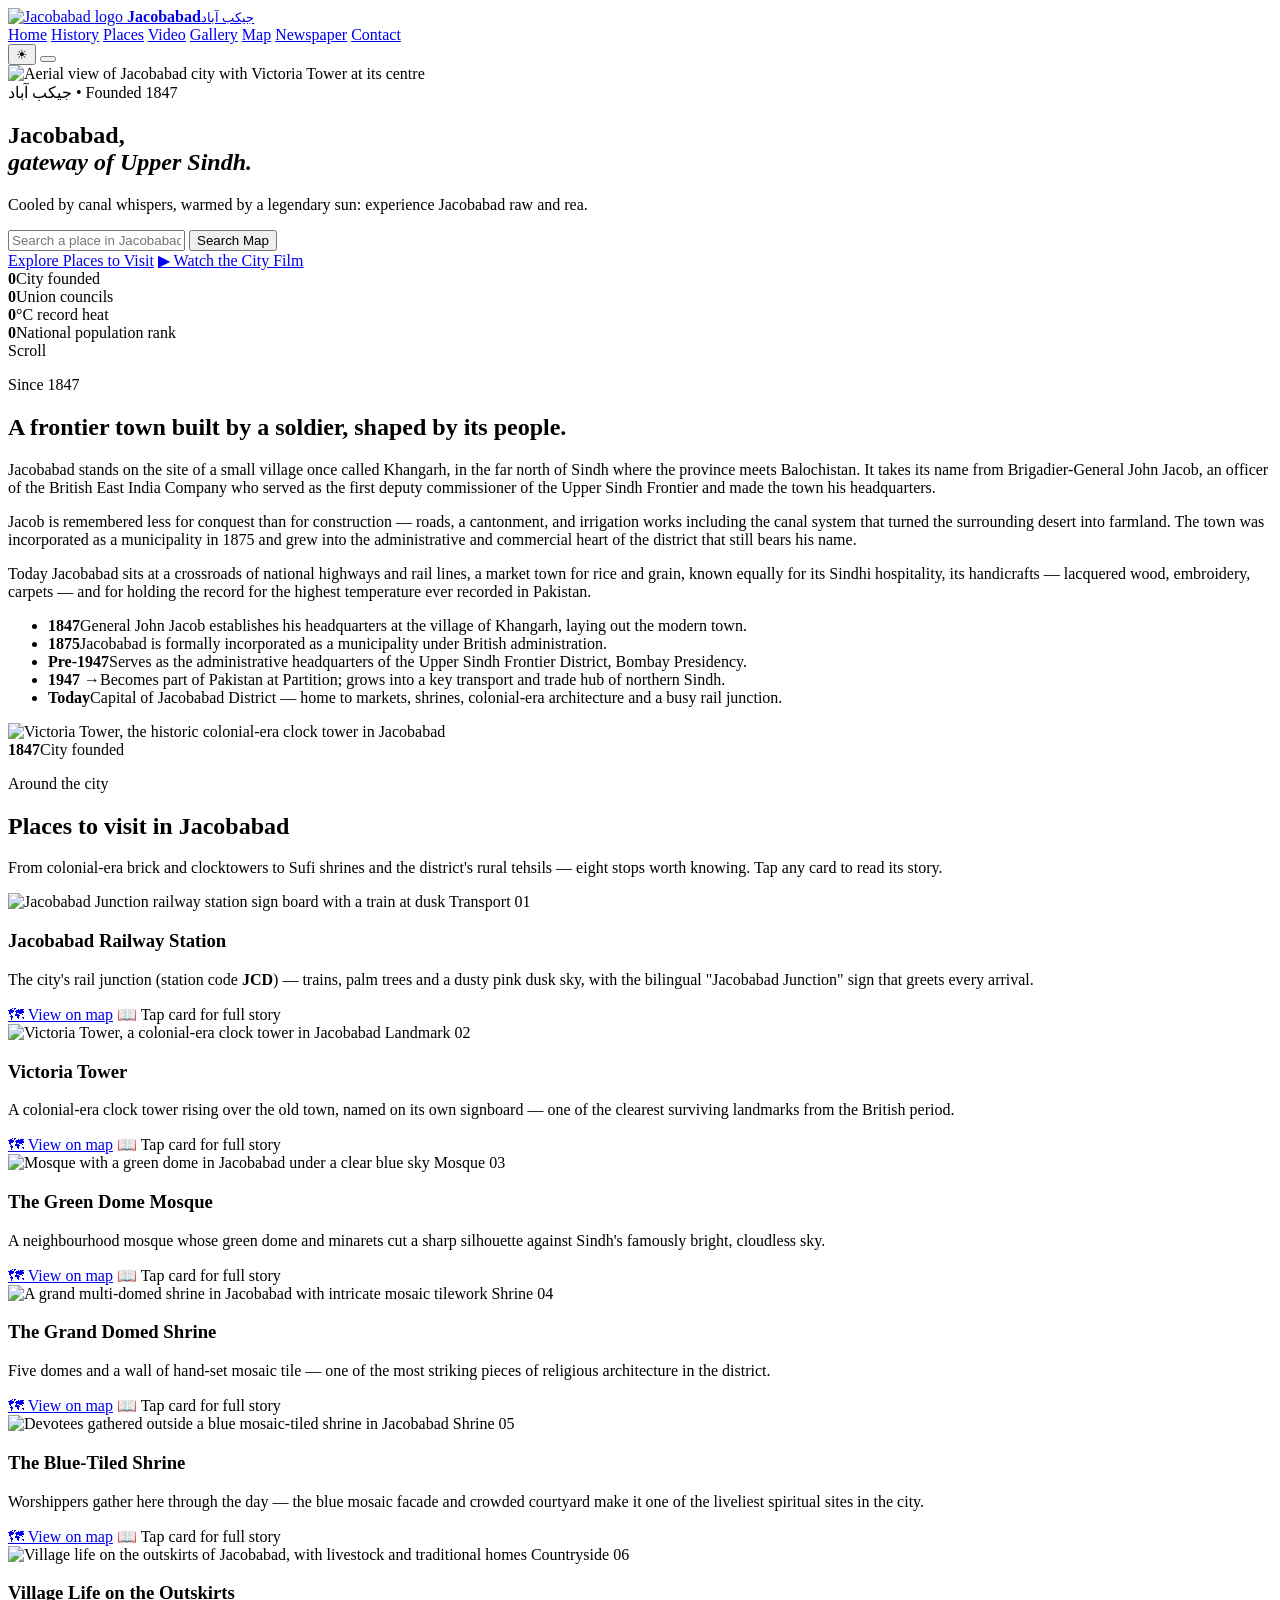
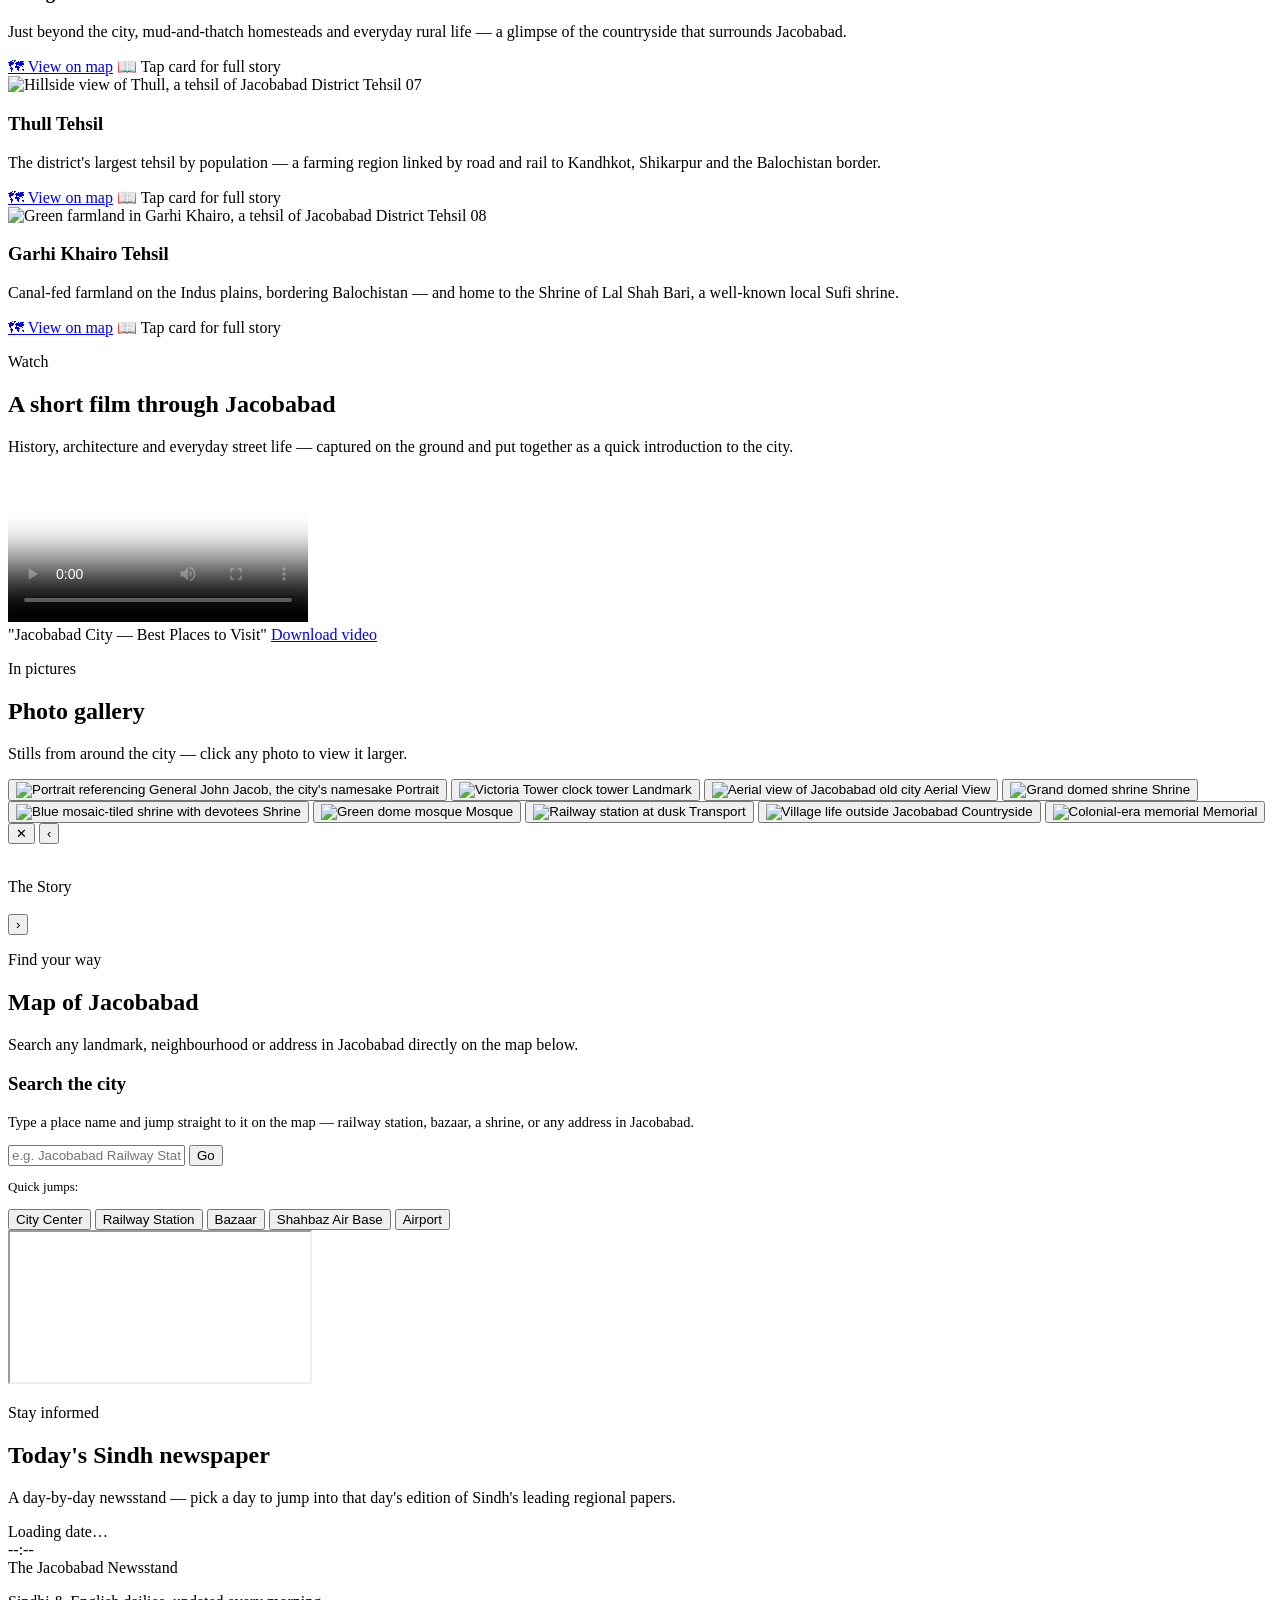
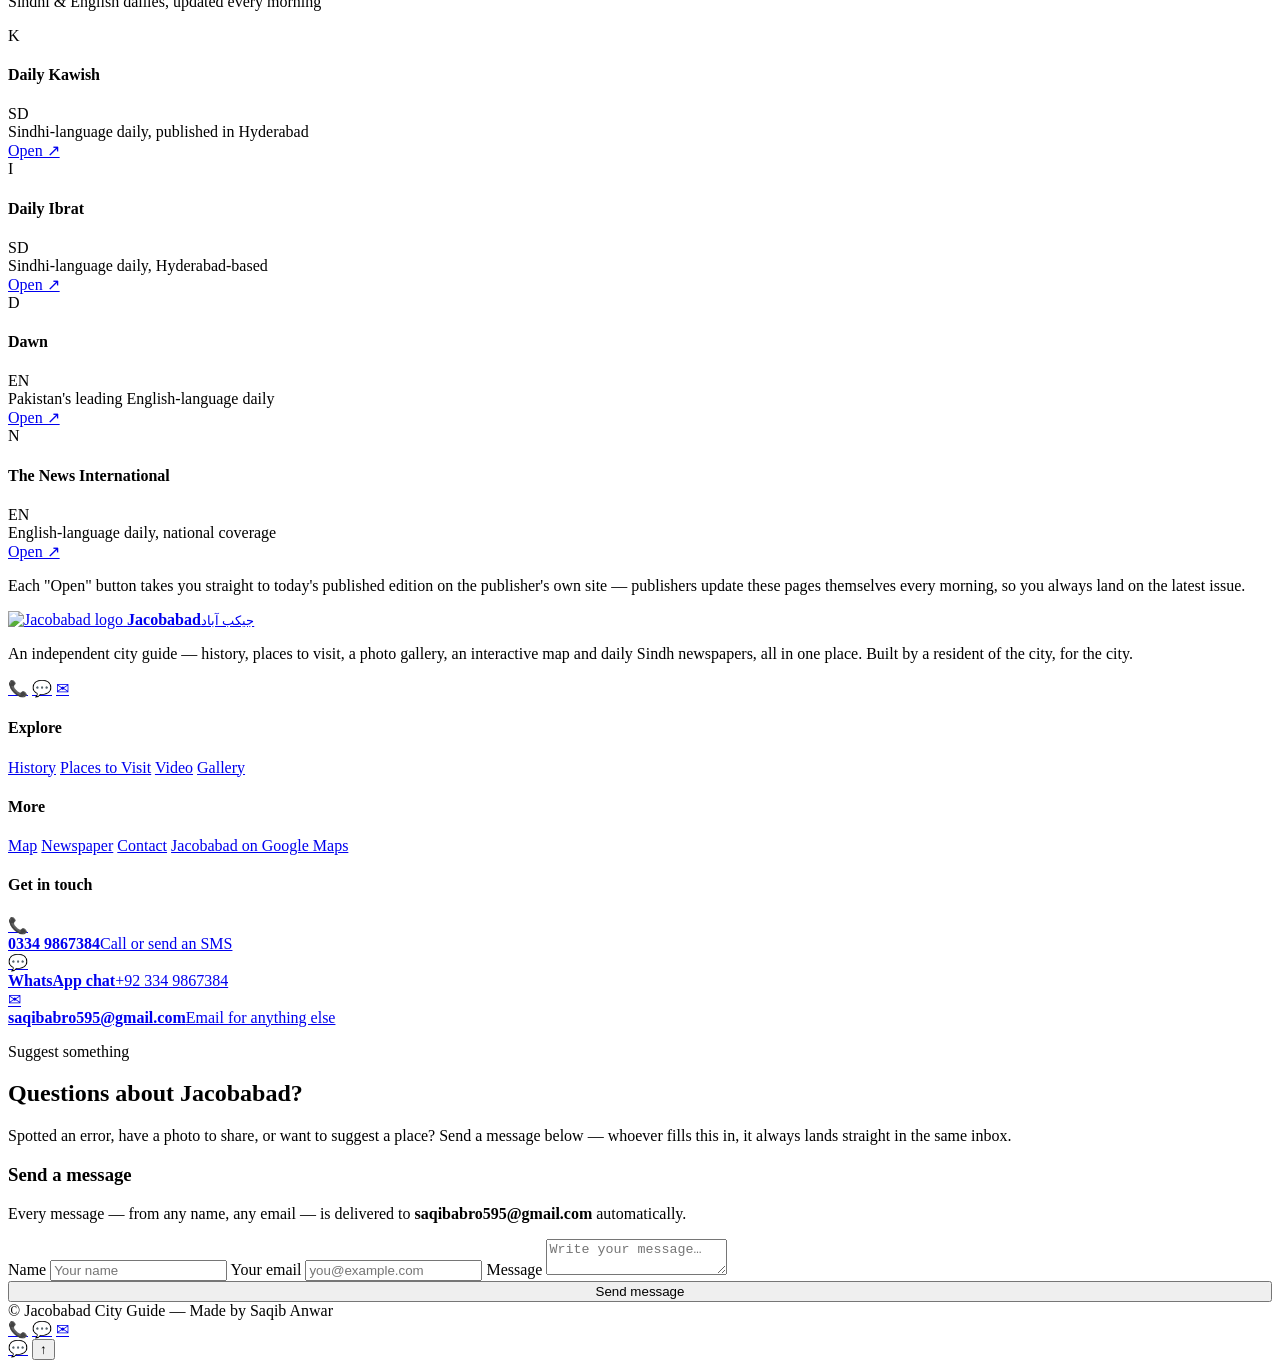
==== index.html @ 625d5f8b "Add files via upload" ====
<!DOCTYPE html>
<html lang="en">
<head>
<meta charset="UTF-8">
<meta name="viewport" content="width=device-width, initial-scale=1.0">
<title>Jacobabad (JCD Jacobabad (JCD): History, Places to Visit & Interactive Map): History, Places to Visit & Interactive Map</title>
<meta name="description" content="Jacobabad (JCD) city guide — history, top places to visit, photo gallery, tour video, interactive map and daily Sindh newspapers. Everything about Jacobabad, Sindh, Pakistan in one place. Made by Saqib Anwar.">
<meta name="keywords" content="Jacobabad, JCD, Jacobabad Sindh, Jacobabad city, Jacobabad Pakistan, Jacobabad history, places to visit in Jacobabad, Jacobabad tourism, Victoria Tower Jacobabad, Jacobabad district, Jacobabad Junction JCD, Thull tehsil, Garhi Khairo, Jacobabad map, Sindh newspaper, جیکب آباد">
<meta name="author" content="Saqib Anwar">
<meta name="robots" content="index, follow">
<link rel="canonical" href="https://jacobabad.pk/">

<!-- Open Graph / Facebook / WhatsApp preview -->
<meta property="og:type" content="website">
<meta property="og:url" content="https://jacobabad.pk/">
<meta property="og:title" content="Jacobabad (JCD💟)">
<meta property="og:description" content="History, places to visit, photo gallery, a tour video, interactive map and daily Sindh newspapers — everything about Jacobabad (station code JCD) in one place.">
<meta property="og:image" content="assets/images/aerial-cityscape-hero.jpg">
<meta property="og:locale" content="en_PK">
<meta property="og:site_name" content="Jacobabad City Guide">

<!-- Twitter Card -->
<meta name="twitter:card" content="summary_large_image">
<meta name="twitter:title" content="Jacobabad (JCD) | The Official City Guide">
<meta name="twitter:description" content="History, places to visit, photo gallery, a tour video, interactive map and daily Sindh newspapers — everything about Jacobabad (station code JCD) in one place.">
<meta name="twitter:image" content="assets/images/aerial-cityscape-hero.jpg">

<link rel="icon" type="image/svg+xml" href="assets/images/logo.svg">
<link rel="stylesheet" href="css/style.css">

<!-- Structured data: helps Google understand this page is about the place "Jacobabad" -->
<script type="application/ld+json">
{
  "@context": "https://schema.org",
  "@type": "City",
  "name": "Jacobabad",
  "alternateName": ["جیکب آباد", "JCD"],
  "description": "Jacobabad (railway station code JCD) is a city and district capital in northern Sindh, Pakistan, founded in 1847 by Brigadier-General John Jacob.",
  "url": "https://jacobabad.pk/",
  "image": "assets/images/aerial-cityscape-hero.jpg",
  "containedInPlace": {
    "@type": "AdministrativeArea",
    "name": "Sindh, Pakistan"
  },
  "geo": {
    "@type": "GeoCoordinates",
    "latitude": 28.2769,
    "longitude": 68.4514
  }
}
</script>
</head>
<body data-theme="day">

<!-- ============ NAV ============ -->
<header class="nav" id="nav">
  <div class="container">
    <a href="#home" class="brand">
      <img class="brand-mark" src="assets/images/logo.svg" alt="Jacobabad logo" width="42" height="42">
      <span class="brand-text"><b>Jacobabad</b><small>جیکب آباد</small></span>
    </a>

    <nav class="nav-links" id="navLinks">
      <a href="#home">Home</a>
      <a href="#about">History</a>
      <a href="#places">Places</a>
      <a href="#video">Video</a>
      <a href="#gallery">Gallery</a>
      <a href="#map">Map</a>
      <a href="#news">Newspaper</a>
      <a href="#contact">Contact</a>
    </nav>

    <div class="nav-actions">
      <button class="theme-toggle" id="themeToggle" aria-label="Toggle day and night theme">
        <span class="knob">☀</span>
      </button>
      <button class="nav-burger" id="burger" aria-label="Open menu" aria-expanded="false">
        <span></span><span></span><span></span>
      </button>
    </div>
  </div>
</header>

<!-- ============ HERO ============ -->
<section class="hero" id="home">
  <div class="hero-media">
    <img loading="eager" fetchpriority="high" src="assets/images/aerial-cityscape-hero.jpg" alt="Aerial view of Jacobabad city with Victoria Tower at its centre">
  </div>
  <div class="container hero-content">

    <div class="hero-badge reveal">
      <span class="hero-badge-ur">جیکب آباد</span>
      <span class="hero-badge-dot">•</span>
      <span class="hero-badge-en">Founded 1847</span>
    </div>

    <h1 class="reveal">Jacobabad,<br><em>gateway of Upper Sindh.</em></h1>

    <p class="hero-tag reveal reveal-delay-1">Cooled by canal whispers, warmed by a legendary sun: experience Jacobabad raw and rea.</p>

    <form class="search-float reveal reveal-delay-1" id="heroSearchForm">
      <input type="text" id="heroSearchInput" placeholder="Search a place in Jacobabad — e.g. Railway Station…" aria-label="Search a place in Jacobabad">
      <button type="submit">Search Map</button>
    </form>

    <div class="hero-cta reveal reveal-delay-2">
      <a href="#places" class="btn btn-primary">Explore Places to Visit</a>
      <a href="#video" class="btn btn-outline">▶ Watch the City Film</a>
    </div>

  </div>

  <div class="hero-stats-bar reveal reveal-delay-3">
    <div class="container hero-stats">
      <div><b data-count="1847">0</b><span>City founded</span></div>
      <div><b data-count="8">0</b><span>Union councils</span></div>
      <div><b data-count="52">0</b><span>°C record heat</span></div>
      <div><b data-count="43">0</b><span>National population rank</span></div>
    </div>
  </div>

  <div class="scroll-cue"><span>Scroll</span><span class="line"></span></div>
</section>

<div class="ajrak-divider"></div>
<div class="ajrak-band"><div class="ajrak-row" id="ajrakRow"></div></div>

<!-- ============ ABOUT / HISTORY ============ -->
<section class="section" id="about">
  <div class="container about-grid">
    <div class="about-copy reveal">
      <p class="eyebrow">Since 1847</p>
      <h2>A frontier town built by a soldier, shaped by its people.</h2>
      <p>Jacobabad stands on the site of a small village once called Khangarh, in the far north of Sindh where the province meets Balochistan. It takes its name from Brigadier‑General John Jacob, an officer of the British East India Company who served as the first deputy commissioner of the Upper Sindh Frontier and made the town his headquarters.</p>
      <p>Jacob is remembered less for conquest than for construction — roads, a cantonment, and irrigation works including the canal system that turned the surrounding desert into farmland. The town was incorporated as a municipality in 1875 and grew into the administrative and commercial heart of the district that still bears his name.</p>
      <p>Today Jacobabad sits at a crossroads of national highways and rail lines, a market town for rice and grain, known equally for its Sindhi hospitality, its handicrafts — lacquered wood, embroidery, carpets — and for holding the record for the highest temperature ever recorded in Pakistan.</p>

      <ul class="timeline">
        <li><b>1847</b><span>General John Jacob establishes his headquarters at the village of Khangarh, laying out the modern town.</span></li>
        <li><b>1875</b><span>Jacobabad is formally incorporated as a municipality under British administration.</span></li>
        <li><b>Pre‑1947</b><span>Serves as the administrative headquarters of the Upper Sindh Frontier District, Bombay Presidency.</span></li>
        <li><b>1947 →</b><span>Becomes part of Pakistan at Partition; grows into a key transport and trade hub of northern Sindh.</span></li>
        <li><b>Today</b><span>Capital of Jacobabad District — home to markets, shrines, colonial‑era architecture and a busy rail junction.</span></li>
      </ul>
    </div>

    <div class="about-media reveal reveal-delay-1">
      <div class="frame">
        <img loading="lazy" src="assets/images/victoria-tower.jpg" alt="Victoria Tower, the historic colonial-era clock tower in Jacobabad">
        <div class="badge-founded"><b>1847</b><span>City founded</span></div>
      </div>
    </div>
  </div>
</section>

<!-- ============ PLACES TO VISIT ============ -->
<section class="section section-alt" id="places">
  <div class="container">
    <div class="section-head reveal">
      <p class="eyebrow">Around the city</p>
      <h2>Places to visit in Jacobabad</h2>
      <p>From colonial-era brick and clocktowers to Sufi shrines and the district's rural tehsils — eight stops worth knowing. Tap any card to read its story.</p>
    </div>

    <div class="places-grid">

      <article class="place-card reveal" data-full="assets/images/railway-station.jpg" data-title="Jacobabad Railway Station" data-category="Transport" data-history="Jacobabad Junction has long been a key stop on Sindh's rail network, connecting the city to the wider province — its official station code is JCD. The bilingual station sign, in Urdu and English, is one of the most photographed details of the station, and trains still pass through daily.">
        <div class="place-media">
          <img loading="lazy" src="assets/images/railway-station.jpg" alt="Jacobabad Junction railway station sign board with a train at dusk">
          <span class="place-ribbon">Transport</span>
          <span class="place-num">01</span>
        </div>
        <div class="place-body">
          <h3>Jacobabad Railway Station</h3>
          <p>The city's rail junction (station code <strong>JCD</strong>) — trains, palm trees and a dusty pink dusk sky, with the bilingual "Jacobabad Junction" sign that greets every arrival.</p>
          <div class="place-actions">
            <a class="place-link" href="https://www.google.com/maps/search/Jacobabad+Railway+Station+Sindh" target="_blank" rel="noopener">🗺 View on map</a>
            <span class="place-story-hint">📖 Tap card for full story</span>
          </div>
        </div>
      </article>

      <article class="place-card reveal reveal-delay-1" data-full="assets/images/victoria-tower.jpg" data-title="Victoria Tower" data-category="Landmark" data-history="Built during the British colonial era, Victoria Tower is one of Jacobabad's most recognisable landmarks — its name is still legible on the stone plaque above the entrance. Clock towers like this were common civic markers across colonial Sindh, usually built to anchor a town's main thoroughfare.">
        <div class="place-media">
          <img loading="lazy" src="assets/images/victoria-tower.jpg" alt="Victoria Tower, a colonial-era clock tower in Jacobabad">
          <span class="place-ribbon">Landmark</span>
          <span class="place-num">02</span>
        </div>
        <div class="place-body">
          <h3>Victoria Tower</h3>
          <p>A colonial-era clock tower rising over the old town, named on its own signboard — one of the clearest surviving landmarks from the British period.</p>
          <div class="place-actions">
            <a class="place-link" href="https://www.google.com/maps/search/Victoria+Tower+Jacobabad+Sindh" target="_blank" rel="noopener">🗺 View on map</a>
            <span class="place-story-hint">📖 Tap card for full story</span>
          </div>
        </div>
      </article>

      <article class="place-card reveal reveal-delay-2" data-full="assets/images/green-dome-mosque.jpg" data-title="The Green Dome Mosque" data-category="Mosque" data-history="This neighbourhood mosque's green dome — a colour long associated with Islamic architecture — stands out sharply against Jacobabad's famously clear, cloudless skies.">
        <div class="place-media">
          <img loading="lazy" src="assets/images/green-dome-mosque.jpg" alt="Mosque with a green dome in Jacobabad under a clear blue sky">
          <span class="place-ribbon">Mosque</span>
          <span class="place-num">03</span>
        </div>
        <div class="place-body">
          <h3>The Green Dome Mosque</h3>
          <p>A neighbourhood mosque whose green dome and minarets cut a sharp silhouette against Sindh's famously bright, cloudless sky.</p>
          <div class="place-actions">
            <a class="place-link" href="https://www.google.com/maps/search/Jamia+Masjid+Jacobabad+Sindh" target="_blank" rel="noopener">🗺 View on map</a>
            <span class="place-story-hint">📖 Tap card for full story</span>
          </div>
        </div>
      </article>

      <article class="place-card reveal" data-full="assets/images/grand-shrine-alt.jpg" data-title="The Grand Domed Shrine" data-category="Shrine" data-history="One of Jacobabad's most striking religious buildings, combining five domes with hand-set mosaic tilework in the Sindhi tradition. Shrines like this remain active centres of worship and community life, often busiest on Thursday evenings ahead of the weekly holiday.">
        <div class="place-media">
          <img loading="lazy" src="assets/images/grand-shrine-alt.jpg" alt="A grand multi-domed shrine in Jacobabad with intricate mosaic tilework">
          <span class="place-ribbon">Shrine</span>
          <span class="place-num">04</span>
        </div>
        <div class="place-body">
          <h3>The Grand Domed Shrine</h3>
          <p>Five domes and a wall of hand-set mosaic tile — one of the most striking pieces of religious architecture in the district.</p>
          <div class="place-actions">
            <a class="place-link" href="https://www.google.com/maps/search/Shrine+Jacobabad+Sindh" target="_blank" rel="noopener">🗺 View on map</a>
            <span class="place-story-hint">📖 Tap card for full story</span>
          </div>
        </div>
      </article>

      <article class="place-card reveal reveal-delay-1" data-full="assets/images/mosaic-shrine.jpg" data-title="The Blue-Tiled Shrine" data-category="Shrine" data-history="The blue mosaic tilework on this shrine reflects a design tradition found across Sindh's religious architecture. Gatherings like the one pictured here are a regular, living part of the city's spiritual and social life.">
        <div class="place-media">
          <img loading="lazy" src="assets/images/mosaic-shrine.jpg" alt="Devotees gathered outside a blue mosaic-tiled shrine in Jacobabad">
          <span class="place-ribbon">Shrine</span>
          <span class="place-num">05</span>
        </div>
        <div class="place-body">
          <h3>The Blue-Tiled Shrine</h3>
          <p>Worshippers gather here through the day — the blue mosaic facade and crowded courtyard make it one of the liveliest spiritual sites in the city.</p>
          <div class="place-actions">
            <a class="place-link" href="https://www.google.com/maps/search/Mosaic+Shrine+Jacobabad+Sindh" target="_blank" rel="noopener">🗺 View on map</a>
            <span class="place-story-hint">📖 Tap card for full story</span>
          </div>
        </div>
      </article>

      <article class="place-card reveal reveal-delay-2" data-full="assets/images/village-life.jpg" data-title="Village Life on the Outskirts" data-category="Countryside" data-history="Just beyond the city's built-up core, mud-and-thatch homesteads and everyday rural routines continue much as they have for generations — carrying water, herding livestock, and moving between settlements.">
        <div class="place-media">
          <img loading="lazy" src="assets/images/village-life.jpg" alt="Village life on the outskirts of Jacobabad, with livestock and traditional homes">
          <span class="place-ribbon">Countryside</span>
          <span class="place-num">06</span>
        </div>
        <div class="place-body">
          <h3>Village Life on the Outskirts</h3>
          <p>Just beyond the city, mud-and-thatch homesteads and everyday rural life — a glimpse of the countryside that surrounds Jacobabad.</p>
          <div class="place-actions">
            <a class="place-link" href="https://www.google.com/maps/search/Jacobabad+Sindh+Rural+Areas" target="_blank" rel="noopener">🗺 View on map</a>
            <span class="place-story-hint">📖 Tap card for full story</span>
          </div>
        </div>
      </article>

      <article class="place-card reveal" data-full="assets/images/thull.jpg" data-title="Thull Tehsil" data-category="Tehsil" data-history="Thull (also written Thul) is the largest of Jacobabad District's three tehsils by population — 533,153 people as of the 2023 census, spread across 24 union councils and roughly 1,301 square kilometres. Its headquarters town sits about 33km east of Jacobabad city, linked by both road and rail to Kandhkot, Shikarpur and the Balochistan border. Like most of the district, its economy runs on canal-irrigated farmland worked by the surrounding villages.">
        <div class="place-media">
          <img loading="lazy" src="assets/images/thull.jpg" alt="Hillside view of Thull, a tehsil of Jacobabad District">
          <span class="place-ribbon">Tehsil</span>
          <span class="place-num">07</span>
        </div>
        <div class="place-body">
          <h3>Thull Tehsil</h3>
          <p>The district's largest tehsil by population — a farming region linked by road and rail to Kandhkot, Shikarpur and the Balochistan border.</p>
          <div class="place-actions">
            <a class="place-link" href="https://www.google.com/maps/search/Thull+Jacobabad+Sindh" target="_blank" rel="noopener">🗺 View on map</a>
            <span class="place-story-hint">📖 Tap card for full story</span>
          </div>
        </div>
      </article>

      <article class="place-card reveal reveal-delay-1" data-full="assets/images/garhi-khairo.jpg" data-title="Garhi Khairo Tehsil" data-category="Tehsil" data-history="Garhi Khairo is a town and tehsil of Jacobabad District, home to about 193,297 people (2023 census) on the fertile alluvial plains fed by canals from the Guddu Barrage on the Indus. It borders Balochistan to the northwest and is connected to Jacobabad, Shikarpur, Ratodero and Shahdadkot by road. The tehsil is also home to the Shrine of Lal Shah Bari, a Sufi shrine in the Dodapur union council.">
        <div class="place-media">
          <img loading="lazy" src="assets/images/garhi-khairo.jpg" alt="Green farmland in Garhi Khairo, a tehsil of Jacobabad District">
          <span class="place-ribbon">Tehsil</span>
          <span class="place-num">08</span>
        </div>
        <div class="place-body">
          <h3>Garhi Khairo Tehsil</h3>
          <p>Canal-fed farmland on the Indus plains, bordering Balochistan — and home to the Shrine of Lal Shah Bari, a well-known local Sufi shrine.</p>
          <div class="place-actions">
            <a class="place-link" href="https://www.google.com/maps/search/Garhi+Khairo+Jacobabad+Sindh" target="_blank" rel="noopener">🗺 View on map</a>
            <span class="place-story-hint">📖 Tap card for full story</span>
          </div>
        </div>
      </article>

    </div>
  </div>
</section>

<div class="ajrak-divider"></div>

<!-- ============ VIDEO ============ -->
<section class="section section-dark" id="video">
  <div class="container">
    <div class="section-head reveal">
      <p class="eyebrow">Watch</p>
      <h2>A short film through Jacobabad</h2>
      <p>History, architecture and everyday street life — captured on the ground and put together as a quick introduction to the city.</p>
    </div>

    <div class="video-wrap reveal">
      <video controls playsinline preload="metadata" poster="assets/images/grand-shrine-hero.jpg">
        <source src="assets/video/jacobabad-tour.mp4" type="video/mp4">
        Your browser does not support the video tag.
      </video>
    </div>
    <div class="video-meta reveal">
      <span class="credit">"Jacobabad City — Best Places to Visit"</span>
      <a href="assets/video/jacobabad-tour.mp4" download class="btn btn-sm btn-outline">Download video</a>
    </div>
  </div>
</section>

<!-- ============ GALLERY ============ -->
<section class="section" id="gallery">
  <div class="container">
    <div class="section-head reveal">
      <p class="eyebrow">In pictures</p>
      <h2>Photo gallery</h2>
      <p>Stills from around the city — click any photo to view it larger.</p>
    </div>

    <div class="gallery-grid" id="galleryGrid">
      <button class="g-wide reveal" data-full="assets/images/heritage-portrait.jpg" data-title="General John Jacob" data-category="Portrait" data-history="A period portrait referencing Jacobabad's founder. Brigadier-General John Jacob was a British East India Company officer who established his headquarters at the village of Khangarh in 1847, laying out the town that would later take his name.">
        <img loading="lazy" src="assets/images/heritage-portrait.jpg" alt="Portrait referencing General John Jacob, the city's namesake">
        <span class="gallery-ribbon">Portrait</span>
      </button>
      <button class="reveal" data-full="assets/images/victoria-tower.jpg" data-title="Victoria Tower" data-category="Landmark" data-history="Built during the British colonial era, Victoria Tower is one of Jacobabad's most recognisable landmarks — its name is still legible on the stone plaque above the entrance. Clock towers like this were common civic markers across colonial Sindh, usually built to anchor a town's main thoroughfare.">
        <img loading="lazy" src="assets/images/victoria-tower.jpg" alt="Victoria Tower clock tower">
        <span class="gallery-ribbon">Landmark</span>
      </button>
      <button class="g-tall reveal" data-full="assets/images/aerial-cityscape-hero.jpg" data-title="Jacobabad, From Above" data-category="Aerial View" data-history="An aerial view over the old city, with Victoria Tower rising from the centre of the rooftops. This bird's-eye view shows how tightly the old town's market lanes and homes are packed around its historic core.">
        <img loading="lazy" src="assets/images/aerial-cityscape-hero.jpg" alt="Aerial view of Jacobabad old city">
        <span class="gallery-ribbon">Aerial View</span>
      </button>
      <button class="reveal" data-full="assets/images/grand-shrine-hero.jpg" data-title="The Grand Domed Shrine" data-category="Shrine" data-history="One of Jacobabad's most striking religious buildings, combining five domes with hand-set mosaic tilework in the Sindhi tradition. Shrines like this remain active centres of worship and community life across Sindh, often busiest on Thursday evenings ahead of the weekly holiday.">
        <img loading="lazy" src="assets/images/grand-shrine-hero.jpg" alt="Grand domed shrine">
        <span class="gallery-ribbon">Shrine</span>
      </button>
      <button class="reveal" data-full="assets/images/mosaic-shrine.jpg" data-title="The Blue-Tiled Shrine" data-category="Shrine" data-history="The blue mosaic tilework on this shrine reflects a design tradition found across Sindh's religious architecture. Gatherings like the one pictured here are a regular, living part of the city's spiritual and social life.">
        <img loading="lazy" src="assets/images/mosaic-shrine.jpg" alt="Blue mosaic-tiled shrine with devotees">
        <span class="gallery-ribbon">Shrine</span>
      </button>
      <button class="reveal" data-full="assets/images/green-dome-mosque.jpg" data-title="The Green Dome Mosque" data-category="Mosque" data-history="This neighbourhood mosque's green dome — a colour long associated with Islamic architecture — stands out sharply against Jacobabad's famously clear, cloudless skies.">
        <img loading="lazy" src="assets/images/green-dome-mosque.jpg" alt="Green dome mosque">
        <span class="gallery-ribbon">Mosque</span>
      </button>
      <button class="reveal" data-full="assets/images/railway-station.jpg" data-title="Jacobabad Railway Station" data-category="Transport" data-history="Jacobabad Junction has long been a key stop on Sindh's rail network, connecting the city to the wider province — its official station code is JCD. The bilingual station sign, in Urdu and English, is one of the most photographed details of the station.">
        <img loading="lazy" src="assets/images/railway-station.jpg" alt="Railway station at dusk">
        <span class="gallery-ribbon">Transport</span>
      </button>
      <button class="g-wide reveal" data-full="assets/images/village-life.jpg" data-title="Village Life on the Outskirts" data-category="Countryside" data-history="Just beyond the city's built-up core, mud-and-thatch homesteads and everyday rural routines continue much as they have for generations — carrying water, herding livestock, and moving between settlements.">
        <img loading="lazy" src="assets/images/village-life.jpg" alt="Village life outside Jacobabad">
        <span class="gallery-ribbon">Countryside</span>
      </button>
      <button class="reveal" data-full="assets/images/colonial-memorial.jpg" data-title="A Colonial-Era Memorial" data-category="Memorial" data-history="A quiet memorial standing on the edge of town, its inscriptions softened by time — a reminder of the city's founding during the 19th-century British colonial period.">
        <img loading="lazy" src="assets/images/colonial-memorial.jpg" alt="Colonial-era memorial">
        <span class="gallery-ribbon">Memorial</span>
      </button>

    </div>
  </div>
</section>

<!-- Lightbox -->
<div class="lightbox" id="lightbox">
  <button class="lightbox-close" id="lbClose" aria-label="Close">✕</button>
  <button class="lightbox-prev" id="lbPrev" aria-label="Previous image">‹</button>
  <div class="lightbox-panel">
    <div class="lightbox-media"><img id="lbImg" src="" alt=""></div>
    <div class="lightbox-info">
      <span class="lightbox-pill" id="lbCategory"></span>
      <p class="eyebrow">The Story</p>
      <h3 id="lbTitle"></h3>
      <p id="lbHistory"></p>
    </div>
  </div>
  <button class="lightbox-next" id="lbNext" aria-label="Next image">›</button>
</div>

<div class="ajrak-divider"></div>

<!-- ============ MAP ============ -->
<section class="section section-alt" id="map">
  <div class="container">
    <div class="section-head reveal">
      <p class="eyebrow">Find your way</p>
      <h2>Map of Jacobabad</h2>
      <p>Search any landmark, neighbourhood or address in Jacobabad directly on the map below.</p>
    </div>

    <div class="map-grid reveal">
      <div class="map-panel">
        <h3>Search the city</h3>
        <p class="text-soft" style="color:var(--text-soft);font-size:14.5px;margin-top:8px;">Type a place name and jump straight to it on the map — railway station, bazaar, a shrine, or any address in Jacobabad.</p>
        <form class="map-search" id="mapSearchForm">
          <input type="text" id="mapSearchInput" placeholder="e.g. Jacobabad Railway Station" aria-label="Search on map">
          <button type="submit">Go</button>
        </form>
        <p style="font-size:13px;color:var(--text-soft);margin-bottom:14px;">Quick jumps:</p>
        <div class="map-chips">
          <button type="button" data-q="Jacobabad City Center">City Center</button>
          <button type="button" data-q="Jacobabad Railway Station">Railway Station</button>
          <button type="button" data-q="Jacobabad Bazaar">Bazaar</button>
          <button type="button" data-q="Shahbaz Air Base Jacobabad">Shahbaz Air Base</button>
          <button type="button" data-q="Jacobabad Airport">Airport</button>
        </div>
      </div>
      <div class="map-frame">
        <iframe id="mapFrame" src="https://www.google.com/maps?q=Jacobabad,Sindh,Pakistan&output=embed" loading="lazy" referrerpolicy="no-referrer-when-downgrade" title="Map of Jacobabad"></iframe>
      </div>
    </div>
  </div>
</section>

<!-- ============ NEWSPAPER ============ -->
<section class="section" id="news">
  <div class="container">
    <div class="section-head reveal">
      <p class="eyebrow">Stay informed</p>
      <h2>Today's Sindh newspaper</h2>
      <p>A day-by-day newsstand — pick a day to jump into that day's edition of Sindh's leading regional papers.</p>
    </div>

    <div class="news-panel reveal">
      <div class="news-masthead">
        <div class="news-clock">
          <div class="date" id="newsDate">Loading date…</div>
          <div class="time" id="newsTime">--:--</div>
        </div>
        <div class="news-masthead-title">
          <span class="eyebrow" style="margin-bottom:6px;">The Jacobabad Newsstand</span>
          <p>Sindhi &amp; English dailies, updated every morning</p>
        </div>
      </div>

      <div class="day-strip" id="dayStrip"></div>
      <div class="news-rule"></div>

      <div class="paper-list">

        <div class="paper-item">
          <span class="paper-ic">K</span>
          <div class="paper-info">
            <div class="paper-title-row"><h4>Daily Kawish</h4><span class="lang-tag lang-sd">SD</span></div>
            <span>Sindhi-language daily, published in Hyderabad</span>
          </div>
          <a href="https://www.thekawish.com/" target="_blank" rel="noopener" class="btn-sm btn-gold paper-open">Open ↗</a>
        </div>

        <div class="paper-item">
          <span class="paper-ic">I</span>
          <div class="paper-info">
            <div class="paper-title-row"><h4>Daily Ibrat</h4><span class="lang-tag lang-sd">SD</span></div>
            <span>Sindhi-language daily, Hyderabad-based</span>
          </div>
          <a href="https://www.dailyibrat.com/" target="_blank" rel="noopener" class="btn-sm btn-gold paper-open">Open ↗</a>
        </div>

        <div class="paper-item">
          <span class="paper-ic">D</span>
          <div class="paper-info">
            <div class="paper-title-row"><h4>Dawn</h4><span class="lang-tag lang-en">EN</span></div>
            <span>Pakistan's leading English-language daily</span>
          </div>
          <a href="https://www.dawn.com/newspaper" target="_blank" rel="noopener" class="btn-sm btn-gold paper-open">Open ↗</a>
        </div>

        <div class="paper-item">
          <span class="paper-ic">N</span>
          <div class="paper-info">
            <div class="paper-title-row"><h4>The News International</h4><span class="lang-tag lang-en">EN</span></div>
            <span>English-language daily, national coverage</span>
          </div>
          <a href="https://e.thenews.com.pk/" target="_blank" rel="noopener" class="btn-sm btn-gold paper-open">Open ↗</a>
        </div>

      </div>
      <p class="news-note">Each "Open" button takes you straight to today's published edition on the publisher's own site — publishers update these pages themselves every morning, so you always land on the latest issue.</p>
    </div>
  </div>
</section>

<div class="ajrak-divider"></div>

<!-- ============ CONTACT / FOOTER ============ -->
<footer class="footer" id="contact">
  <div class="container footer-top">
    <div class="footer-brand reveal">
      <a href="#home" class="brand">
        <img class="brand-mark" src="assets/images/logo.svg" alt="Jacobabad logo" width="42" height="42">
        <span class="brand-text"><b>Jacobabad</b><small>جیکب آباد</small></span>
      </a>
      <p>An independent city guide — history, places to visit, a photo gallery, an interactive map and daily Sindh newspapers, all in one place. Built by a resident of the city, for the city.</p>
      <div class="footer-social">
        <a href="tel:+923349867384" aria-label="Phone">📞</a>
        <a href="https://wa.me/923349867384" target="_blank" rel="noopener" aria-label="WhatsApp">💬</a>
        <a href="mailto:saqibabro595@gmail.com" aria-label="Email">✉</a>
      </div>
    </div>

    <div class="footer-links reveal reveal-delay-1">
      <h4>Explore</h4>
      <a href="#about">History</a>
      <a href="#places">Places to Visit</a>
      <a href="#video">Video</a>
      <a href="#gallery">Gallery</a>
    </div>

    <div class="footer-links reveal reveal-delay-1">
      <h4>More</h4>
      <a href="#map">Map</a>
      <a href="#news">Newspaper</a>
      <a href="#contact">Contact</a>
      <a href="https://www.google.com/maps/search/Jacobabad+Sindh+Pakistan" target="_blank" rel="noopener">Jacobabad on Google Maps</a>
    </div>

    <div class="footer-contact-col reveal reveal-delay-2">
      <h4>Get in touch</h4>
      <div class="contact-cards">
        <a class="contact-card" href="tel:+923349867384">
          <span class="contact-ic">📞</span>
          <div><b>0334 9867384</b><span>Call or send an SMS</span></div>
        </a>
        <a class="contact-card" href="https://wa.me/923349867384" target="_blank" rel="noopener">
          <span class="contact-ic">💬</span>
          <div><b>WhatsApp chat</b><span>+92 334 9867384</span></div>
        </a>
        <a class="contact-card" href="mailto:saqibabro595@gmail.com">
          <span class="contact-ic">✉</span>
          <div><b>saqibabro595@gmail.com</b><span>Email for anything else</span></div>
        </a>
      </div>
    </div>
  </div>

  <div class="ajrak-divider"></div>

  <div class="container contact-grid">
    <div class="contact-copy reveal">
      <p class="eyebrow">Suggest something</p>
      <h2>Questions about Jacobabad?</h2>
      <p>Spotted an error, have a photo to share, or want to suggest a place? Send a message below — whoever fills this in, it always lands straight in the same inbox.</p>
    </div>

    <div class="footer-form reveal reveal-delay-1">
      <h3>Send a message</h3>
      <p>Every message — from any name, any email — is delivered to <strong>saqibabro595@gmail.com</strong> automatically.</p>
      <form id="contactForm" action="https://formsubmit.co/saqibabro595@gmail.com" method="POST">
        <input type="hidden" name="_subject" value="New message from the Jacobabad website">
        <input type="hidden" name="_template" value="table">
        <input type="hidden" name="_captcha" value="false">
        <label for="cName">Name</label>
        <input type="text" id="cName" name="name" placeholder="Your name" required>
        <label for="cEmail">Your email</label>
        <input type="email" id="cEmail" name="email" placeholder="you@example.com" required>
        <label for="cMsg">Message</label>
        <textarea id="cMsg" name="message" placeholder="Write your message…" required></textarea>
        <button type="submit" class="btn btn-gold" style="width:100%;">Send message</button>
      </form>
    </div>
  </div>

  <div class="container footer-bottom">
    <span>© <span id="year"></span> Jacobabad City Guide — Made by <span class="made-by">Saqib Anwar</span></span>
    <div class="footer-social footer-social-bottom">
      <a href="tel:+923349867384" aria-label="Phone">📞</a>
      <a href="https://wa.me/923349867384" target="_blank" rel="noopener" aria-label="WhatsApp">💬</a>
      <a href="mailto:saqibabro595@gmail.com" aria-label="Email">✉</a>
    </div>
  </div>
</footer>

<!-- Floating action buttons -->
<div class="float-stack">
  <a class="fab fab-whatsapp" href="https://wa.me/923349867384" target="_blank" rel="noopener" aria-label="Chat on WhatsApp">💬</a>
  <button class="fab fab-top" id="toTop" aria-label="Back to top">↑</button>
</div>

<script src="js/script.js"></script>
</body>
</html>
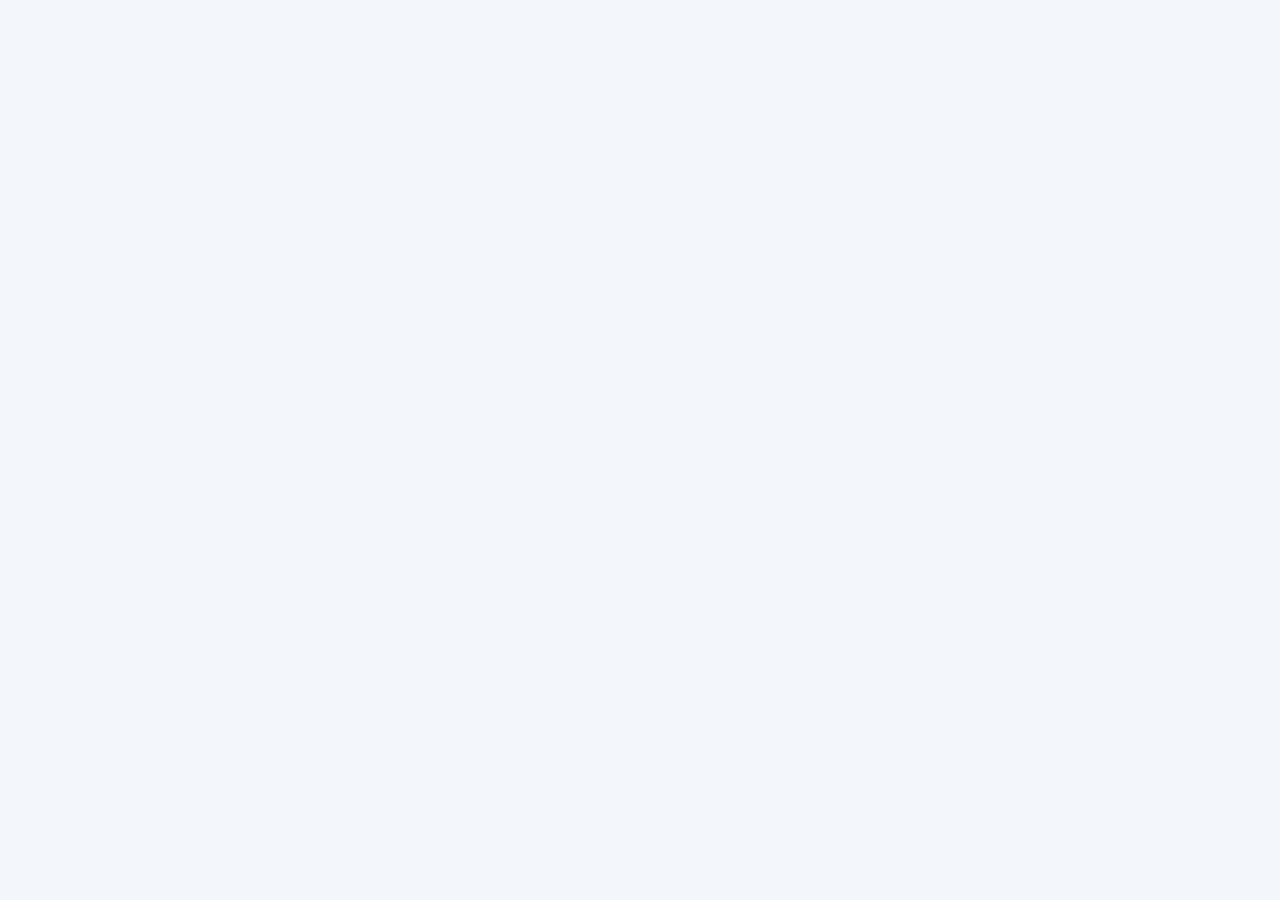
==== commit b6548b6d: "Fix SEO metadata and canonical URL for Vercel deployment" ====
--- a/index.html
+++ b/index.html
@@ -3,41 +3,38 @@
 <head>
 <meta charset="UTF-8">
 <meta name="viewport" content="width=device-width, initial-scale=1.0">
-<title>Jacobabad (JCD Jacobabad (JCD): History, Places to Visit & Interactive Map): History, Places to Visit & Interactive Map</title>
-<meta name="description" content="Jacobabad (JCD) city guide — history, top places to visit, photo gallery, tour video, interactive map and daily Sindh newspapers. Everything about Jacobabad, Sindh, Pakistan in one place. Made by Saqib Anwar.">
-<meta name="keywords" content="Jacobabad, JCD, Jacobabad Sindh, Jacobabad city, Jacobabad Pakistan, Jacobabad history, places to visit in Jacobabad, Jacobabad tourism, Victoria Tower Jacobabad, Jacobabad district, Jacobabad Junction JCD, Thull tehsil, Garhi Khairo, Jacobabad map, Sindh newspaper, جیکب آباد">
+<title>Jacobabad, Sindh, Pakistan | History, Places to Visit & City Guide</title>
+<meta name="description" content="Jacobabad city guide for Sindh, Pakistan — discover Jacobabad history, places to visit, Victoria Tower, railway station, photo gallery, map, video tour and local news.">
+<meta name="keywords" content="Jacobabad, JCD, Jacobabad Sindh, Jacobabad city, Jacobabad Pakistan, Jacobabad history, places to visit in Jacobabad, Jacobabad tourism, Victoria Tower Jacobabad, Jacobabad district, Jacobabad Junction JCD, Thull, Garhi Khairo, Jacobabad map, جیکب آباد">
 <meta name="author" content="Saqib Anwar">
-<meta name="robots" content="index, follow">
-<link rel="canonical" href="https://jacobabad.pk/">
+<meta name="robots" content="index, follow, max-image-preview:large">
+<link rel="canonical" href="https://jacobabad.vercel.app/">
 
-<!-- Open Graph / Facebook / WhatsApp preview -->
 <meta property="og:type" content="website">
-<meta property="og:url" content="https://jacobabad.pk/">
-<meta property="og:title" content="Jacobabad (JCD💟)">
-<meta property="og:description" content="History, places to visit, photo gallery, a tour video, interactive map and daily Sindh newspapers — everything about Jacobabad (station code JCD) in one place.">
-<meta property="og:image" content="assets/images/aerial-cityscape-hero.jpg">
+<meta property="og:url" content="https://jacobabad.vercel.app/">
+<meta property="og:title" content="Jacobabad City Guide | جیکب آباد">
+<meta property="og:description" content="Explore Jacobabad, Sindh — history, places to visit, photo gallery, city tour video, interactive map and local information.">
+<meta property="og:image" content="https://jacobabad.vercel.app/assets/images/aerial-cityscape-hero.jpg">
 <meta property="og:locale" content="en_PK">
 <meta property="og:site_name" content="Jacobabad City Guide">
 
-<!-- Twitter Card -->
 <meta name="twitter:card" content="summary_large_image">
-<meta name="twitter:title" content="Jacobabad (JCD) | The Official City Guide">
-<meta name="twitter:description" content="History, places to visit, photo gallery, a tour video, interactive map and daily Sindh newspapers — everything about Jacobabad (station code JCD) in one place.">
-<meta name="twitter:image" content="assets/images/aerial-cityscape-hero.jpg">
+<meta name="twitter:title" content="Jacobabad City Guide | جیکب آباد">
+<meta name="twitter:description" content="Explore Jacobabad, Sindh — history, places to visit, photo gallery, city tour video, interactive map and local information.">
+<meta name="twitter:image" content="https://jacobabad.vercel.app/assets/images/aerial-cityscape-hero.jpg">
 
 <link rel="icon" type="image/svg+xml" href="assets/images/logo.svg">
 <link rel="stylesheet" href="css/style.css">
 
-<!-- Structured data: helps Google understand this page is about the place "Jacobabad" -->
 <script type="application/ld+json">
 {
   "@context": "https://schema.org",
   "@type": "City",
   "name": "Jacobabad",
   "alternateName": ["جیکب آباد", "JCD"],
-  "description": "Jacobabad (railway station code JCD) is a city and district capital in northern Sindh, Pakistan, founded in 1847 by Brigadier-General John Jacob.",
-  "url": "https://jacobabad.pk/",
-  "image": "assets/images/aerial-cityscape-hero.jpg",
+  "description": "Jacobabad is a city and district capital in northern Sindh, Pakistan, known for its history, landmarks and cultural heritage.",
+  "url": "https://jacobabad.vercel.app/",
+  "image": "https://jacobabad.vercel.app/assets/images/aerial-cityscape-hero.jpg",
   "containedInPlace": {
     "@type": "AdministrativeArea",
     "name": "Sindh, Pakistan"
@@ -51,542 +48,3 @@
 </script>
 </head>
 <body data-theme="day">
-
-<!-- ============ NAV ============ -->
-<header class="nav" id="nav">
-  <div class="container">
-    <a href="#home" class="brand">
-      <img class="brand-mark" src="assets/images/logo.svg" alt="Jacobabad logo" width="42" height="42">
-      <span class="brand-text"><b>Jacobabad</b><small>جیکب آباد</small></span>
-    </a>
-
-    <nav class="nav-links" id="navLinks">
-      <a href="#home">Home</a>
-      <a href="#about">History</a>
-      <a href="#places">Places</a>
-      <a href="#video">Video</a>
-      <a href="#gallery">Gallery</a>
-      <a href="#map">Map</a>
-      <a href="#news">Newspaper</a>
-      <a href="#contact">Contact</a>
-    </nav>
-
-    <div class="nav-actions">
-      <button class="theme-toggle" id="themeToggle" aria-label="Toggle day and night theme">
-        <span class="knob">☀</span>
-      </button>
-      <button class="nav-burger" id="burger" aria-label="Open menu" aria-expanded="false">
-        <span></span><span></span><span></span>
-      </button>
-    </div>
-  </div>
-</header>
-
-<!-- ============ HERO ============ -->
-<section class="hero" id="home">
-  <div class="hero-media">
-    <img loading="eager" fetchpriority="high" src="assets/images/aerial-cityscape-hero.jpg" alt="Aerial view of Jacobabad city with Victoria Tower at its centre">
-  </div>
-  <div class="container hero-content">
-
-    <div class="hero-badge reveal">
-      <span class="hero-badge-ur">جیکب آباد</span>
-      <span class="hero-badge-dot">•</span>
-      <span class="hero-badge-en">Founded 1847</span>
-    </div>
-
-    <h1 class="reveal">Jacobabad,<br><em>gateway of Upper Sindh.</em></h1>
-
-    <p class="hero-tag reveal reveal-delay-1">Cooled by canal whispers, warmed by a legendary sun: experience Jacobabad raw and rea.</p>
-
-    <form class="search-float reveal reveal-delay-1" id="heroSearchForm">
-      <input type="text" id="heroSearchInput" placeholder="Search a place in Jacobabad — e.g. Railway Station…" aria-label="Search a place in Jacobabad">
-      <button type="submit">Search Map</button>
-    </form>
-
-    <div class="hero-cta reveal reveal-delay-2">
-      <a href="#places" class="btn btn-primary">Explore Places to Visit</a>
-      <a href="#video" class="btn btn-outline">▶ Watch the City Film</a>
-    </div>
-
-  </div>
-
-  <div class="hero-stats-bar reveal reveal-delay-3">
-    <div class="container hero-stats">
-      <div><b data-count="1847">0</b><span>City founded</span></div>
-      <div><b data-count="8">0</b><span>Union councils</span></div>
-      <div><b data-count="52">0</b><span>°C record heat</span></div>
-      <div><b data-count="43">0</b><span>National population rank</span></div>
-    </div>
-  </div>
-
-  <div class="scroll-cue"><span>Scroll</span><span class="line"></span></div>
-</section>
-
-<div class="ajrak-divider"></div>
-<div class="ajrak-band"><div class="ajrak-row" id="ajrakRow"></div></div>
-
-<!-- ============ ABOUT / HISTORY ============ -->
-<section class="section" id="about">
-  <div class="container about-grid">
-    <div class="about-copy reveal">
-      <p class="eyebrow">Since 1847</p>
-      <h2>A frontier town built by a soldier, shaped by its people.</h2>
-      <p>Jacobabad stands on the site of a small village once called Khangarh, in the far north of Sindh where the province meets Balochistan. It takes its name from Brigadier‑General John Jacob, an officer of the British East India Company who served as the first deputy commissioner of the Upper Sindh Frontier and made the town his headquarters.</p>
-      <p>Jacob is remembered less for conquest than for construction — roads, a cantonment, and irrigation works including the canal system that turned the surrounding desert into farmland. The town was incorporated as a municipality in 1875 and grew into the administrative and commercial heart of the district that still bears his name.</p>
-      <p>Today Jacobabad sits at a crossroads of national highways and rail lines, a market town for rice and grain, known equally for its Sindhi hospitality, its handicrafts — lacquered wood, embroidery, carpets — and for holding the record for the highest temperature ever recorded in Pakistan.</p>
-
-      <ul class="timeline">
-        <li><b>1847</b><span>General John Jacob establishes his headquarters at the village of Khangarh, laying out the modern town.</span></li>
-        <li><b>1875</b><span>Jacobabad is formally incorporated as a municipality under British administration.</span></li>
-        <li><b>Pre‑1947</b><span>Serves as the administrative headquarters of the Upper Sindh Frontier District, Bombay Presidency.</span></li>
-        <li><b>1947 →</b><span>Becomes part of Pakistan at Partition; grows into a key transport and trade hub of northern Sindh.</span></li>
-        <li><b>Today</b><span>Capital of Jacobabad District — home to markets, shrines, colonial‑era architecture and a busy rail junction.</span></li>
-      </ul>
-    </div>
-
-    <div class="about-media reveal reveal-delay-1">
-      <div class="frame">
-        <img loading="lazy" src="assets/images/victoria-tower.jpg" alt="Victoria Tower, the historic colonial-era clock tower in Jacobabad">
-        <div class="badge-founded"><b>1847</b><span>City founded</span></div>
-      </div>
-    </div>
-  </div>
-</section>
-
-<!-- ============ PLACES TO VISIT ============ -->
-<section class="section section-alt" id="places">
-  <div class="container">
-    <div class="section-head reveal">
-      <p class="eyebrow">Around the city</p>
-      <h2>Places to visit in Jacobabad</h2>
-      <p>From colonial-era brick and clocktowers to Sufi shrines and the district's rural tehsils — eight stops worth knowing. Tap any card to read its story.</p>
-    </div>
-
-    <div class="places-grid">
-
-      <article class="place-card reveal" data-full="assets/images/railway-station.jpg" data-title="Jacobabad Railway Station" data-category="Transport" data-history="Jacobabad Junction has long been a key stop on Sindh's rail network, connecting the city to the wider province — its official station code is JCD. The bilingual station sign, in Urdu and English, is one of the most photographed details of the station, and trains still pass through daily.">
-        <div class="place-media">
-          <img loading="lazy" src="assets/images/railway-station.jpg" alt="Jacobabad Junction railway station sign board with a train at dusk">
-          <span class="place-ribbon">Transport</span>
-          <span class="place-num">01</span>
-        </div>
-        <div class="place-body">
-          <h3>Jacobabad Railway Station</h3>
-          <p>The city's rail junction (station code <strong>JCD</strong>) — trains, palm trees and a dusty pink dusk sky, with the bilingual "Jacobabad Junction" sign that greets every arrival.</p>
-          <div class="place-actions">
-            <a class="place-link" href="https://www.google.com/maps/search/Jacobabad+Railway+Station+Sindh" target="_blank" rel="noopener">🗺 View on map</a>
-            <span class="place-story-hint">📖 Tap card for full story</span>
-          </div>
-        </div>
-      </article>
-
-      <article class="place-card reveal reveal-delay-1" data-full="assets/images/victoria-tower.jpg" data-title="Victoria Tower" data-category="Landmark" data-history="Built during the British colonial era, Victoria Tower is one of Jacobabad's most recognisable landmarks — its name is still legible on the stone plaque above the entrance. Clock towers like this were common civic markers across colonial Sindh, usually built to anchor a town's main thoroughfare.">
-        <div class="place-media">
-          <img loading="lazy" src="assets/images/victoria-tower.jpg" alt="Victoria Tower, a colonial-era clock tower in Jacobabad">
-          <span class="place-ribbon">Landmark</span>
-          <span class="place-num">02</span>
-        </div>
-        <div class="place-body">
-          <h3>Victoria Tower</h3>
-          <p>A colonial-era clock tower rising over the old town, named on its own signboard — one of the clearest surviving landmarks from the British period.</p>
-          <div class="place-actions">
-            <a class="place-link" href="https://www.google.com/maps/search/Victoria+Tower+Jacobabad+Sindh" target="_blank" rel="noopener">🗺 View on map</a>
-            <span class="place-story-hint">📖 Tap card for full story</span>
-          </div>
-        </div>
-      </article>
-
-      <article class="place-card reveal reveal-delay-2" data-full="assets/images/green-dome-mosque.jpg" data-title="The Green Dome Mosque" data-category="Mosque" data-history="This neighbourhood mosque's green dome — a colour long associated with Islamic architecture — stands out sharply against Jacobabad's famously clear, cloudless skies.">
-        <div class="place-media">
-          <img loading="lazy" src="assets/images/green-dome-mosque.jpg" alt="Mosque with a green dome in Jacobabad under a clear blue sky">
-          <span class="place-ribbon">Mosque</span>
-          <span class="place-num">03</span>
-        </div>
-        <div class="place-body">
-          <h3>The Green Dome Mosque</h3>
-          <p>A neighbourhood mosque whose green dome and minarets cut a sharp silhouette against Sindh's famously bright, cloudless sky.</p>
-          <div class="place-actions">
-            <a class="place-link" href="https://www.google.com/maps/search/Jamia+Masjid+Jacobabad+Sindh" target="_blank" rel="noopener">🗺 View on map</a>
-            <span class="place-story-hint">📖 Tap card for full story</span>
-          </div>
-        </div>
-      </article>
-
-      <article class="place-card reveal" data-full="assets/images/grand-shrine-alt.jpg" data-title="The Grand Domed Shrine" data-category="Shrine" data-history="One of Jacobabad's most striking religious buildings, combining five domes with hand-set mosaic tilework in the Sindhi tradition. Shrines like this remain active centres of worship and community life, often busiest on Thursday evenings ahead of the weekly holiday.">
-        <div class="place-media">
-          <img loading="lazy" src="assets/images/grand-shrine-alt.jpg" alt="A grand multi-domed shrine in Jacobabad with intricate mosaic tilework">
-          <span class="place-ribbon">Shrine</span>
-          <span class="place-num">04</span>
-        </div>
-        <div class="place-body">
-          <h3>The Grand Domed Shrine</h3>
-          <p>Five domes and a wall of hand-set mosaic tile — one of the most striking pieces of religious architecture in the district.</p>
-          <div class="place-actions">
-            <a class="place-link" href="https://www.google.com/maps/search/Shrine+Jacobabad+Sindh" target="_blank" rel="noopener">🗺 View on map</a>
-            <span class="place-story-hint">📖 Tap card for full story</span>
-          </div>
-        </div>
-      </article>
-
-      <article class="place-card reveal reveal-delay-1" data-full="assets/images/mosaic-shrine.jpg" data-title="The Blue-Tiled Shrine" data-category="Shrine" data-history="The blue mosaic tilework on this shrine reflects a design tradition found across Sindh's religious architecture. Gatherings like the one pictured here are a regular, living part of the city's spiritual and social life.">
-        <div class="place-media">
-          <img loading="lazy" src="assets/images/mosaic-shrine.jpg" alt="Devotees gathered outside a blue mosaic-tiled shrine in Jacobabad">
-          <span class="place-ribbon">Shrine</span>
-          <span class="place-num">05</span>
-        </div>
-        <div class="place-body">
-          <h3>The Blue-Tiled Shrine</h3>
-          <p>Worshippers gather here through the day — the blue mosaic facade and crowded courtyard make it one of the liveliest spiritual sites in the city.</p>
-          <div class="place-actions">
-            <a class="place-link" href="https://www.google.com/maps/search/Mosaic+Shrine+Jacobabad+Sindh" target="_blank" rel="noopener">🗺 View on map</a>
-            <span class="place-story-hint">📖 Tap card for full story</span>
-          </div>
-        </div>
-      </article>
-
-      <article class="place-card reveal reveal-delay-2" data-full="assets/images/village-life.jpg" data-title="Village Life on the Outskirts" data-category="Countryside" data-history="Just beyond the city's built-up core, mud-and-thatch homesteads and everyday rural routines continue much as they have for generations — carrying water, herding livestock, and moving between settlements.">
-        <div class="place-media">
-          <img loading="lazy" src="assets/images/village-life.jpg" alt="Village life on the outskirts of Jacobabad, with livestock and traditional homes">
-          <span class="place-ribbon">Countryside</span>
-          <span class="place-num">06</span>
-        </div>
-        <div class="place-body">
-          <h3>Village Life on the Outskirts</h3>
-          <p>Just beyond the city, mud-and-thatch homesteads and everyday rural life — a glimpse of the countryside that surrounds Jacobabad.</p>
-          <div class="place-actions">
-            <a class="place-link" href="https://www.google.com/maps/search/Jacobabad+Sindh+Rural+Areas" target="_blank" rel="noopener">🗺 View on map</a>
-            <span class="place-story-hint">📖 Tap card for full story</span>
-          </div>
-        </div>
-      </article>
-
-      <article class="place-card reveal" data-full="assets/images/thull.jpg" data-title="Thull Tehsil" data-category="Tehsil" data-history="Thull (also written Thul) is the largest of Jacobabad District's three tehsils by population — 533,153 people as of the 2023 census, spread across 24 union councils and roughly 1,301 square kilometres. Its headquarters town sits about 33km east of Jacobabad city, linked by both road and rail to Kandhkot, Shikarpur and the Balochistan border. Like most of the district, its economy runs on canal-irrigated farmland worked by the surrounding villages.">
-        <div class="place-media">
-          <img loading="lazy" src="assets/images/thull.jpg" alt="Hillside view of Thull, a tehsil of Jacobabad District">
-          <span class="place-ribbon">Tehsil</span>
-          <span class="place-num">07</span>
-        </div>
-        <div class="place-body">
-          <h3>Thull Tehsil</h3>
-          <p>The district's largest tehsil by population — a farming region linked by road and rail to Kandhkot, Shikarpur and the Balochistan border.</p>
-          <div class="place-actions">
-            <a class="place-link" href="https://www.google.com/maps/search/Thull+Jacobabad+Sindh" target="_blank" rel="noopener">🗺 View on map</a>
-            <span class="place-story-hint">📖 Tap card for full story</span>
-          </div>
-        </div>
-      </article>
-
-      <article class="place-card reveal reveal-delay-1" data-full="assets/images/garhi-khairo.jpg" data-title="Garhi Khairo Tehsil" data-category="Tehsil" data-history="Garhi Khairo is a town and tehsil of Jacobabad District, home to about 193,297 people (2023 census) on the fertile alluvial plains fed by canals from the Guddu Barrage on the Indus. It borders Balochistan to the northwest and is connected to Jacobabad, Shikarpur, Ratodero and Shahdadkot by road. The tehsil is also home to the Shrine of Lal Shah Bari, a Sufi shrine in the Dodapur union council.">
-        <div class="place-media">
-          <img loading="lazy" src="assets/images/garhi-khairo.jpg" alt="Green farmland in Garhi Khairo, a tehsil of Jacobabad District">
-          <span class="place-ribbon">Tehsil</span>
-          <span class="place-num">08</span>
-        </div>
-        <div class="place-body">
-          <h3>Garhi Khairo Tehsil</h3>
-          <p>Canal-fed farmland on the Indus plains, bordering Balochistan — and home to the Shrine of Lal Shah Bari, a well-known local Sufi shrine.</p>
-          <div class="place-actions">
-            <a class="place-link" href="https://www.google.com/maps/search/Garhi+Khairo+Jacobabad+Sindh" target="_blank" rel="noopener">🗺 View on map</a>
-            <span class="place-story-hint">📖 Tap card for full story</span>
-          </div>
-        </div>
-      </article>
-
-    </div>
-  </div>
-</section>
-
-<div class="ajrak-divider"></div>
-
-<!-- ============ VIDEO ============ -->
-<section class="section section-dark" id="video">
-  <div class="container">
-    <div class="section-head reveal">
-      <p class="eyebrow">Watch</p>
-      <h2>A short film through Jacobabad</h2>
-      <p>History, architecture and everyday street life — captured on the ground and put together as a quick introduction to the city.</p>
-    </div>
-
-    <div class="video-wrap reveal">
-      <video controls playsinline preload="metadata" poster="assets/images/grand-shrine-hero.jpg">
-        <source src="assets/video/jacobabad-tour.mp4" type="video/mp4">
-        Your browser does not support the video tag.
-      </video>
-    </div>
-    <div class="video-meta reveal">
-      <span class="credit">"Jacobabad City — Best Places to Visit"</span>
-      <a href="assets/video/jacobabad-tour.mp4" download class="btn btn-sm btn-outline">Download video</a>
-    </div>
-  </div>
-</section>
-
-<!-- ============ GALLERY ============ -->
-<section class="section" id="gallery">
-  <div class="container">
-    <div class="section-head reveal">
-      <p class="eyebrow">In pictures</p>
-      <h2>Photo gallery</h2>
-      <p>Stills from around the city — click any photo to view it larger.</p>
-    </div>
-
-    <div class="gallery-grid" id="galleryGrid">
-      <button class="g-wide reveal" data-full="assets/images/heritage-portrait.jpg" data-title="General John Jacob" data-category="Portrait" data-history="A period portrait referencing Jacobabad's founder. Brigadier-General John Jacob was a British East India Company officer who established his headquarters at the village of Khangarh in 1847, laying out the town that would later take his name.">
-        <img loading="lazy" src="assets/images/heritage-portrait.jpg" alt="Portrait referencing General John Jacob, the city's namesake">
-        <span class="gallery-ribbon">Portrait</span>
-      </button>
-      <button class="reveal" data-full="assets/images/victoria-tower.jpg" data-title="Victoria Tower" data-category="Landmark" data-history="Built during the British colonial era, Victoria Tower is one of Jacobabad's most recognisable landmarks — its name is still legible on the stone plaque above the entrance. Clock towers like this were common civic markers across colonial Sindh, usually built to anchor a town's main thoroughfare.">
-        <img loading="lazy" src="assets/images/victoria-tower.jpg" alt="Victoria Tower clock tower">
-        <span class="gallery-ribbon">Landmark</span>
-      </button>
-      <button class="g-tall reveal" data-full="assets/images/aerial-cityscape-hero.jpg" data-title="Jacobabad, From Above" data-category="Aerial View" data-history="An aerial view over the old city, with Victoria Tower rising from the centre of the rooftops. This bird's-eye view shows how tightly the old town's market lanes and homes are packed around its historic core.">
-        <img loading="lazy" src="assets/images/aerial-cityscape-hero.jpg" alt="Aerial view of Jacobabad old city">
-        <span class="gallery-ribbon">Aerial View</span>
-      </button>
-      <button class="reveal" data-full="assets/images/grand-shrine-hero.jpg" data-title="The Grand Domed Shrine" data-category="Shrine" data-history="One of Jacobabad's most striking religious buildings, combining five domes with hand-set mosaic tilework in the Sindhi tradition. Shrines like this remain active centres of worship and community life across Sindh, often busiest on Thursday evenings ahead of the weekly holiday.">
-        <img loading="lazy" src="assets/images/grand-shrine-hero.jpg" alt="Grand domed shrine">
-        <span class="gallery-ribbon">Shrine</span>
-      </button>
-      <button class="reveal" data-full="assets/images/mosaic-shrine.jpg" data-title="The Blue-Tiled Shrine" data-category="Shrine" data-history="The blue mosaic tilework on this shrine reflects a design tradition found across Sindh's religious architecture. Gatherings like the one pictured here are a regular, living part of the city's spiritual and social life.">
-        <img loading="lazy" src="assets/images/mosaic-shrine.jpg" alt="Blue mosaic-tiled shrine with devotees">
-        <span class="gallery-ribbon">Shrine</span>
-      </button>
-      <button class="reveal" data-full="assets/images/green-dome-mosque.jpg" data-title="The Green Dome Mosque" data-category="Mosque" data-history="This neighbourhood mosque's green dome — a colour long associated with Islamic architecture — stands out sharply against Jacobabad's famously clear, cloudless skies.">
-        <img loading="lazy" src="assets/images/green-dome-mosque.jpg" alt="Green dome mosque">
-        <span class="gallery-ribbon">Mosque</span>
-      </button>
-      <button class="reveal" data-full="assets/images/railway-station.jpg" data-title="Jacobabad Railway Station" data-category="Transport" data-history="Jacobabad Junction has long been a key stop on Sindh's rail network, connecting the city to the wider province — its official station code is JCD. The bilingual station sign, in Urdu and English, is one of the most photographed details of the station.">
-        <img loading="lazy" src="assets/images/railway-station.jpg" alt="Railway station at dusk">
-        <span class="gallery-ribbon">Transport</span>
-      </button>
-      <button class="g-wide reveal" data-full="assets/images/village-life.jpg" data-title="Village Life on the Outskirts" data-category="Countryside" data-history="Just beyond the city's built-up core, mud-and-thatch homesteads and everyday rural routines continue much as they have for generations — carrying water, herding livestock, and moving between settlements.">
-        <img loading="lazy" src="assets/images/village-life.jpg" alt="Village life outside Jacobabad">
-        <span class="gallery-ribbon">Countryside</span>
-      </button>
-      <button class="reveal" data-full="assets/images/colonial-memorial.jpg" data-title="A Colonial-Era Memorial" data-category="Memorial" data-history="A quiet memorial standing on the edge of town, its inscriptions softened by time — a reminder of the city's founding during the 19th-century British colonial period.">
-        <img loading="lazy" src="assets/images/colonial-memorial.jpg" alt="Colonial-era memorial">
-        <span class="gallery-ribbon">Memorial</span>
-      </button>
-
-    </div>
-  </div>
-</section>
-
-<!-- Lightbox -->
-<div class="lightbox" id="lightbox">
-  <button class="lightbox-close" id="lbClose" aria-label="Close">✕</button>
-  <button class="lightbox-prev" id="lbPrev" aria-label="Previous image">‹</button>
-  <div class="lightbox-panel">
-    <div class="lightbox-media"><img id="lbImg" src="" alt=""></div>
-    <div class="lightbox-info">
-      <span class="lightbox-pill" id="lbCategory"></span>
-      <p class="eyebrow">The Story</p>
-      <h3 id="lbTitle"></h3>
-      <p id="lbHistory"></p>
-    </div>
-  </div>
-  <button class="lightbox-next" id="lbNext" aria-label="Next image">›</button>
-</div>
-
-<div class="ajrak-divider"></div>
-
-<!-- ============ MAP ============ -->
-<section class="section section-alt" id="map">
-  <div class="container">
-    <div class="section-head reveal">
-      <p class="eyebrow">Find your way</p>
-      <h2>Map of Jacobabad</h2>
-      <p>Search any landmark, neighbourhood or address in Jacobabad directly on the map below.</p>
-    </div>
-
-    <div class="map-grid reveal">
-      <div class="map-panel">
-        <h3>Search the city</h3>
-        <p class="text-soft" style="color:var(--text-soft);font-size:14.5px;margin-top:8px;">Type a place name and jump straight to it on the map — railway station, bazaar, a shrine, or any address in Jacobabad.</p>
-        <form class="map-search" id="mapSearchForm">
-          <input type="text" id="mapSearchInput" placeholder="e.g. Jacobabad Railway Station" aria-label="Search on map">
-          <button type="submit">Go</button>
-        </form>
-        <p style="font-size:13px;color:var(--text-soft);margin-bottom:14px;">Quick jumps:</p>
-        <div class="map-chips">
-          <button type="button" data-q="Jacobabad City Center">City Center</button>
-          <button type="button" data-q="Jacobabad Railway Station">Railway Station</button>
-          <button type="button" data-q="Jacobabad Bazaar">Bazaar</button>
-          <button type="button" data-q="Shahbaz Air Base Jacobabad">Shahbaz Air Base</button>
-          <button type="button" data-q="Jacobabad Airport">Airport</button>
-        </div>
-      </div>
-      <div class="map-frame">
-        <iframe id="mapFrame" src="https://www.google.com/maps?q=Jacobabad,Sindh,Pakistan&output=embed" loading="lazy" referrerpolicy="no-referrer-when-downgrade" title="Map of Jacobabad"></iframe>
-      </div>
-    </div>
-  </div>
-</section>
-
-<!-- ============ NEWSPAPER ============ -->
-<section class="section" id="news">
-  <div class="container">
-    <div class="section-head reveal">
-      <p class="eyebrow">Stay informed</p>
-      <h2>Today's Sindh newspaper</h2>
-      <p>A day-by-day newsstand — pick a day to jump into that day's edition of Sindh's leading regional papers.</p>
-    </div>
-
-    <div class="news-panel reveal">
-      <div class="news-masthead">
-        <div class="news-clock">
-          <div class="date" id="newsDate">Loading date…</div>
-          <div class="time" id="newsTime">--:--</div>
-        </div>
-        <div class="news-masthead-title">
-          <span class="eyebrow" style="margin-bottom:6px;">The Jacobabad Newsstand</span>
-          <p>Sindhi &amp; English dailies, updated every morning</p>
-        </div>
-      </div>
-
-      <div class="day-strip" id="dayStrip"></div>
-      <div class="news-rule"></div>
-
-      <div class="paper-list">
-
-        <div class="paper-item">
-          <span class="paper-ic">K</span>
-          <div class="paper-info">
-            <div class="paper-title-row"><h4>Daily Kawish</h4><span class="lang-tag lang-sd">SD</span></div>
-            <span>Sindhi-language daily, published in Hyderabad</span>
-          </div>
-          <a href="https://www.thekawish.com/" target="_blank" rel="noopener" class="btn-sm btn-gold paper-open">Open ↗</a>
-        </div>
-
-        <div class="paper-item">
-          <span class="paper-ic">I</span>
-          <div class="paper-info">
-            <div class="paper-title-row"><h4>Daily Ibrat</h4><span class="lang-tag lang-sd">SD</span></div>
-            <span>Sindhi-language daily, Hyderabad-based</span>
-          </div>
-          <a href="https://www.dailyibrat.com/" target="_blank" rel="noopener" class="btn-sm btn-gold paper-open">Open ↗</a>
-        </div>
-
-        <div class="paper-item">
-          <span class="paper-ic">D</span>
-          <div class="paper-info">
-            <div class="paper-title-row"><h4>Dawn</h4><span class="lang-tag lang-en">EN</span></div>
-            <span>Pakistan's leading English-language daily</span>
-          </div>
-          <a href="https://www.dawn.com/newspaper" target="_blank" rel="noopener" class="btn-sm btn-gold paper-open">Open ↗</a>
-        </div>
-
-        <div class="paper-item">
-          <span class="paper-ic">N</span>
-          <div class="paper-info">
-            <div class="paper-title-row"><h4>The News International</h4><span class="lang-tag lang-en">EN</span></div>
-            <span>English-language daily, national coverage</span>
-          </div>
-          <a href="https://e.thenews.com.pk/" target="_blank" rel="noopener" class="btn-sm btn-gold paper-open">Open ↗</a>
-        </div>
-
-      </div>
-      <p class="news-note">Each "Open" button takes you straight to today's published edition on the publisher's own site — publishers update these pages themselves every morning, so you always land on the latest issue.</p>
-    </div>
-  </div>
-</section>
-
-<div class="ajrak-divider"></div>
-
-<!-- ============ CONTACT / FOOTER ============ -->
-<footer class="footer" id="contact">
-  <div class="container footer-top">
-    <div class="footer-brand reveal">
-      <a href="#home" class="brand">
-        <img class="brand-mark" src="assets/images/logo.svg" alt="Jacobabad logo" width="42" height="42">
-        <span class="brand-text"><b>Jacobabad</b><small>جیکب آباد</small></span>
-      </a>
-      <p>An independent city guide — history, places to visit, a photo gallery, an interactive map and daily Sindh newspapers, all in one place. Built by a resident of the city, for the city.</p>
-      <div class="footer-social">
-        <a href="tel:+923349867384" aria-label="Phone">📞</a>
-        <a href="https://wa.me/923349867384" target="_blank" rel="noopener" aria-label="WhatsApp">💬</a>
-        <a href="mailto:saqibabro595@gmail.com" aria-label="Email">✉</a>
-      </div>
-    </div>
-
-    <div class="footer-links reveal reveal-delay-1">
-      <h4>Explore</h4>
-      <a href="#about">History</a>
-      <a href="#places">Places to Visit</a>
-      <a href="#video">Video</a>
-      <a href="#gallery">Gallery</a>
-    </div>
-
-    <div class="footer-links reveal reveal-delay-1">
-      <h4>More</h4>
-      <a href="#map">Map</a>
-      <a href="#news">Newspaper</a>
-      <a href="#contact">Contact</a>
-      <a href="https://www.google.com/maps/search/Jacobabad+Sindh+Pakistan" target="_blank" rel="noopener">Jacobabad on Google Maps</a>
-    </div>
-
-    <div class="footer-contact-col reveal reveal-delay-2">
-      <h4>Get in touch</h4>
-      <div class="contact-cards">
-        <a class="contact-card" href="tel:+923349867384">
-          <span class="contact-ic">📞</span>
-          <div><b>0334 9867384</b><span>Call or send an SMS</span></div>
-        </a>
-        <a class="contact-card" href="https://wa.me/923349867384" target="_blank" rel="noopener">
-          <span class="contact-ic">💬</span>
-          <div><b>WhatsApp chat</b><span>+92 334 9867384</span></div>
-        </a>
-        <a class="contact-card" href="mailto:saqibabro595@gmail.com">
-          <span class="contact-ic">✉</span>
-          <div><b>saqibabro595@gmail.com</b><span>Email for anything else</span></div>
-        </a>
-      </div>
-    </div>
-  </div>
-
-  <div class="ajrak-divider"></div>
-
-  <div class="container contact-grid">
-    <div class="contact-copy reveal">
-      <p class="eyebrow">Suggest something</p>
-      <h2>Questions about Jacobabad?</h2>
-      <p>Spotted an error, have a photo to share, or want to suggest a place? Send a message below — whoever fills this in, it always lands straight in the same inbox.</p>
-    </div>
-
-    <div class="footer-form reveal reveal-delay-1">
-      <h3>Send a message</h3>
-      <p>Every message — from any name, any email — is delivered to <strong>saqibabro595@gmail.com</strong> automatically.</p>
-      <form id="contactForm" action="https://formsubmit.co/saqibabro595@gmail.com" method="POST">
-        <input type="hidden" name="_subject" value="New message from the Jacobabad website">
-        <input type="hidden" name="_template" value="table">
-        <input type="hidden" name="_captcha" value="false">
-        <label for="cName">Name</label>
-        <input type="text" id="cName" name="name" placeholder="Your name" required>
-        <label for="cEmail">Your email</label>
-        <input type="email" id="cEmail" name="email" placeholder="you@example.com" required>
-        <label for="cMsg">Message</label>
-        <textarea id="cMsg" name="message" placeholder="Write your message…" required></textarea>
-        <button type="submit" class="btn btn-gold" style="width:100%;">Send message</button>
-      </form>
-    </div>
-  </div>
-
-  <div class="container footer-bottom">
-    <span>© <span id="year"></span> Jacobabad City Guide — Made by <span class="made-by">Saqib Anwar</span></span>
-    <div class="footer-social footer-social-bottom">
-      <a href="tel:+923349867384" aria-label="Phone">📞</a>
-      <a href="https://wa.me/923349867384" target="_blank" rel="noopener" aria-label="WhatsApp">💬</a>
-      <a href="mailto:saqibabro595@gmail.com" aria-label="Email">✉</a>
-    </div>
-  </div>
-</footer>
-
-<!-- Floating action buttons -->
-<div class="float-stack">
-  <a class="fab fab-whatsapp" href="https://wa.me/923349867384" target="_blank" rel="noopener" aria-label="Chat on WhatsApp">💬</a>
-  <button class="fab fab-top" id="toTop" aria-label="Back to top">↑</button>
-</div>
-
-<script src="js/script.js"></script>
-</body>
-</html>
--- a/css/style.css
+++ b/css/style.css
@@ -0,0 +1,726 @@
+/* =========================================================
+   JACOBABAD CITY — STYLESHEET
+   Design language: Sindhi Ajrak block-print — indigo, madder
+   red and turmeric gold — carried through as a structural
+   motif (dividers, borders, accents) rather than decoration.
+   Built by Saqib Anwar.
+   ========================================================= */
+
+/* ---------- Fonts ---------- */
+@import url('https://fonts.googleapis.com/css2?family=Fraunces:ital,opsz,wght@0,9..144,300;0,9..144,450;0,9..144,600;0,9..144,700;1,9..144,500&family=Inter:wght@400;500;600;700;800&family=JetBrains+Mono:wght@400;500&family=Noto+Nastaliq+Urdu:wght@500;700&display=swap');
+
+/* ---------- Design tokens ---------- */
+:root{
+  /* Blue / Cyan palette */
+  --indigo-950:#071633;
+  --indigo-900:#0b2050;
+  --indigo-850:#0f2a63;
+  --indigo-800:#15397f;
+  --indigo-700:#1c4a9e;
+  --madder:#2f6fed;
+  --madder-dark:#1d4fb8;
+  --madder-light:#6b9bf5;
+  --turmeric:#17c3f2;
+  --turmeric-light:#6fe0ff;
+  --sand:#f3f7fc;
+  --sand-dim:#e4edf9;
+  --ink:#0d1b2e;
+  --ink-soft:#3c4d66;
+  --moss:#e0409e;
+  --moss-light:#f06fc0;
+
+  /* semantic — light (day) theme */
+  --bg:var(--sand);
+  --bg-alt:var(--sand-dim);
+  --bg-card:#ffffff;
+  --text:#0d1b2e;
+  --text-soft:#54637d;
+  --border:rgba(13,27,46,0.10);
+  --nav-bg:rgba(243,247,252,0.9);
+  --accent:var(--madder);
+  --accent-2:var(--turmeric);
+  --shadow:0 10px 32px rgba(15,42,90,0.10);
+
+  --radius-s:6px;
+  --radius-m:14px;
+  --radius-l:26px;
+
+  --container:1240px;
+  --nav-h:78px;
+
+  --ease:cubic-bezier(.16,.84,.44,1);
+}
+
+[data-theme="night"]{
+  --bg:var(--indigo-950);
+  --bg-alt:var(--indigo-850);
+  --bg-card:#0d2456;
+  --text:var(--sand);
+  --text-soft:#a7c0e8;
+  --border:rgba(243,247,252,0.14);
+  --nav-bg:rgba(7,22,51,0.86);
+  --accent:var(--turmeric);
+  --accent-2:var(--madder-light);
+  --shadow:0 20px 45px rgba(0,0,0,0.45);
+}
+
+/* ---------- Reset ---------- */
+*,*::before,*::after{box-sizing:border-box;margin:0;padding:0;}
+html{scroll-behavior:smooth;scroll-padding-top:var(--nav-h);}
+@media (prefers-reduced-motion: reduce){
+  html{scroll-behavior:auto;}
+  *,*::before,*::after{animation-duration:0.01ms !important;animation-iteration-count:1 !important;transition-duration:0.01ms !important;scroll-behavior:auto !important;}
+}
+body{
+  font-family:'Inter',system-ui,sans-serif;
+  background:var(--bg);
+  color:var(--text);
+  line-height:1.6;
+  -webkit-font-smoothing:antialiased;
+  transition:background .5s var(--ease),color .5s var(--ease);
+  overflow-x:hidden;
+}
+img{max-width:100%;display:block;}
+a{color:inherit;text-decoration:none;}
+ul{list-style:none;}
+button{font:inherit;cursor:pointer;border:none;background:none;color:inherit;}
+input{font:inherit;}
+h1,h2,h3,h4{font-family:'Fraunces',serif;line-height:1.1;font-weight:600;}
+.container{max-width:var(--container);margin:0 auto;padding:0 24px;}
+:focus-visible{outline:3px solid var(--accent);outline-offset:3px;}
+
+/* ---------- Ajrak divider motif (signature element) ---------- */
+.ajrak-divider{
+  width:100%;height:14px;
+  background-image:
+    linear-gradient(135deg, var(--madder) 25%, transparent 25%),
+    linear-gradient(225deg, var(--madder) 25%, transparent 25%),
+    linear-gradient(45deg, var(--turmeric) 25%, transparent 25%),
+    linear-gradient(315deg, var(--turmeric) 25%, var(--indigo-900) 25%);
+  background-position:14px 0,14px 0,0 0,0 0;
+  background-size:14px 14px;
+  background-repeat:repeat-x;
+  background-color:var(--indigo-900);
+}
+.ajrak-band{
+  padding:10px 0;
+  background:var(--indigo-950);
+  overflow:hidden;
+  border-top:1px solid rgba(217,164,65,.25);
+  border-bottom:1px solid rgba(217,164,65,.25);
+}
+.ajrak-band .ajrak-row{
+  display:flex;gap:0;white-space:nowrap;
+  animation:ajrak-scroll 40s linear infinite;
+  width:max-content;
+}
+.ajrak-band span{
+  font-family:'JetBrains Mono',monospace;
+  font-size:12px;letter-spacing:.14em;text-transform:uppercase;
+  color:var(--turmeric-light);
+  padding:0 22px;
+  display:flex;align-items:center;gap:22px;
+}
+.ajrak-band span::after{content:'◆';color:var(--madder-light);font-size:10px;}
+@keyframes ajrak-scroll{
+  from{transform:translateX(0);}
+  to{transform:translateX(-50%);}
+}
+
+/* ---------- Buttons ---------- */
+.btn{
+  display:inline-flex;align-items:center;justify-content:center;gap:10px;
+  padding:15px 30px;
+  border-radius:100px;
+  font-weight:600;font-size:15px;
+  transition:transform .3s var(--ease),box-shadow .3s var(--ease),background .3s var(--ease);
+  white-space:nowrap;
+}
+.btn-primary{
+  background:var(--madder);
+  color:var(--sand);
+  box-shadow:0 10px 24px rgba(168,52,47,0.35);
+}
+.btn-primary:hover{transform:translateY(-3px);box-shadow:0 16px 30px rgba(168,52,47,0.42);}
+.btn-outline{
+  border:1.5px solid var(--border);
+  color:var(--text);
+  background:transparent;
+}
+.btn-outline:hover{border-color:var(--accent);color:var(--accent);transform:translateY(-3px);}
+.btn-gold{
+  background:var(--turmeric);
+  color:var(--ink);
+  box-shadow:0 10px 24px rgba(217,164,65,0.35);
+}
+.btn-gold:hover{transform:translateY(-3px);}
+.btn-sm{padding:10px 20px;font-size:13px;}
+
+/* ---------- Eyebrow / section headings ---------- */
+.eyebrow{
+  display:inline-flex;align-items:center;gap:10px;
+  font-family:'JetBrains Mono',monospace;
+  font-size:12px;letter-spacing:.18em;text-transform:uppercase;
+  color:var(--accent);
+  margin-bottom:16px;
+}
+.eyebrow::before{content:'';width:22px;height:2px;background:var(--accent);}
+.section-head{max-width:680px;margin-bottom:56px;}
+.section-head h2{font-size:clamp(30px,4vw,46px);margin-bottom:16px;}
+.section-head p{color:var(--text-soft);font-size:17px;max-width:560px;}
+.section{padding:100px 0;}
+.section-alt{background:var(--bg-alt);}
+.section-dark{background:var(--indigo-950);color:var(--sand);}
+.section-dark .text-soft,.section-dark .section-head p{color:#a7c0e8;}
+.section-dark .eyebrow{color:var(--turmeric);}
+.section-dark .eyebrow::before{background:var(--turmeric);}
+
+/* =========================================================
+   NAV
+   ========================================================= */
+.nav{
+  position:fixed;top:0;left:0;right:0;z-index:1000;
+  height:var(--nav-h);
+  display:flex;align-items:center;
+  background:var(--nav-bg);
+  backdrop-filter:blur(14px);
+  -webkit-backdrop-filter:blur(14px);
+  border-bottom:1px solid var(--border);
+  transition:height .35s var(--ease),background .4s var(--ease);
+}
+.nav.scrolled{height:64px;box-shadow:var(--shadow);}
+.nav .container{display:flex;align-items:center;justify-content:space-between;width:100%;}
+.brand{display:flex;align-items:center;gap:12px;font-weight:700;}
+.brand-mark{
+  width:42px;height:42px;border-radius:50%;
+  flex:none;
+  transition:transform .3s var(--ease);
+}
+.brand:hover .brand-mark{transform:rotate(-8deg);}
+.brand-text{display:flex;flex-direction:column;line-height:1.15;}
+.brand-text b{font-family:'Fraunces',serif;font-size:19px;letter-spacing:.01em;}
+.brand-text small{font-family:'Noto Nastaliq Urdu',serif;font-size:14px;color:var(--text-soft);}
+
+.nav-links{display:flex;align-items:center;gap:6px;}
+.nav-links a{
+  padding:10px 16px;border-radius:100px;font-size:14.5px;font-weight:500;
+  color:var(--text-soft);
+  transition:background .25s,color .25s;
+  position:relative;
+}
+.nav-links a:hover,.nav-links a.active{background:var(--bg-card);color:var(--accent);}
+
+.nav-actions{display:flex;align-items:center;gap:10px;}
+.theme-toggle{
+  width:52px;height:30px;border-radius:100px;
+  background:var(--bg-card);
+  border:1px solid var(--border);
+  position:relative;
+  flex:none;
+}
+.theme-toggle .knob{
+  position:absolute;top:3px;left:3px;
+  width:22px;height:22px;border-radius:50%;
+  background:linear-gradient(135deg,var(--turmeric),var(--madder));
+  transition:transform .35s var(--ease);
+  display:flex;align-items:center;justify-content:center;font-size:11px;
+}
+[data-theme="night"] .theme-toggle .knob{transform:translateX(22px);}
+
+.nav-burger{
+  display:none;width:44px;height:44px;border-radius:12px;
+  align-items:center;justify-content:center;background:var(--bg-card);
+  border:1px solid var(--border);flex-direction:column;gap:5px;
+}
+.nav-burger span{width:20px;height:2px;background:var(--text);transition:.3s;}
+.nav-burger.open span:nth-child(1){transform:translateY(7px) rotate(45deg);}
+.nav-burger.open span:nth-child(2){opacity:0;}
+.nav-burger.open span:nth-child(3){transform:translateY(-7px) rotate(-45deg);}
+
+/* =========================================================
+   HERO
+   ========================================================= */
+.hero{
+  position:relative;
+  min-height:100svh;
+  display:flex;flex-direction:column;justify-content:flex-end;
+  padding-top:var(--nav-h);
+  overflow:hidden;
+  color:var(--sand);
+}
+.hero-media{position:absolute;inset:0;z-index:0;}
+.hero-media img{width:100%;height:100%;object-fit:cover;}
+.hero-media::after{
+  content:'';position:absolute;inset:0;
+  background:
+    linear-gradient(180deg, rgba(7,22,51,.35) 0%, rgba(7,22,51,.25) 30%, rgba(7,22,51,.94) 100%),
+    linear-gradient(90deg, rgba(7,22,51,.7) 0%, rgba(7,22,51,.1) 60%);
+}
+.hero-content{position:relative;z-index:1;width:100%;padding-bottom:56px;}
+
+.hero-badge{
+  display:inline-flex;align-items:center;gap:10px;
+  background:rgba(244,236,216,.1);border:1px solid rgba(244,236,216,.22);
+  padding:8px 18px 8px 16px;border-radius:100px;backdrop-filter:blur(6px);
+  margin-bottom:24px;
+}
+.hero-badge-ur{font-family:'Noto Nastaliq Urdu',serif;font-size:17px;color:var(--turmeric-light);}
+.hero-badge-dot{color:rgba(244,236,216,.4);font-size:12px;}
+.hero-badge-en{font-family:'JetBrains Mono',monospace;font-size:12px;letter-spacing:.1em;text-transform:uppercase;color:#d6e6fa;}
+
+.hero h1{
+  font-size:clamp(42px,7.5vw,88px);
+  font-weight:600;
+  letter-spacing:-.02em;
+  line-height:1.05;
+  margin-bottom:22px;
+}
+.hero h1 em{font-style:italic;color:var(--turmeric-light);font-weight:500;}
+
+.hero-tag{
+  font-size:clamp(16px,1.8vw,19px);
+  max-width:540px;
+  color:#cddef6;
+  margin-bottom:30px;
+  line-height:1.6;
+}
+.hero-cta{display:flex;flex-wrap:wrap;gap:16px;}
+
+.search-float{
+  position:relative;z-index:1;
+  display:flex;gap:8px;
+  background:rgba(244,236,216,.1);
+  border:1px solid rgba(244,236,216,.26);
+  padding:7px;border-radius:100px;
+  max-width:480px;margin-bottom:26px;
+  backdrop-filter:blur(8px);
+}
+.search-float input{
+  flex:1;background:transparent;border:none;color:var(--sand);
+  padding:11px 16px;font-size:14.5px;min-width:0;
+}
+.search-float input::placeholder{color:#9fb8e0;}
+.search-float button{
+  background:var(--turmeric);color:var(--ink);font-weight:600;
+  padding:11px 22px;border-radius:100px;font-size:13.5px;flex:none;
+  transition:transform .25s var(--ease);
+}
+.search-float button:hover{transform:scale(1.04);}
+
+.hero-stats-bar{
+  position:relative;z-index:1;
+  background:rgba(7,22,51,.55);
+  border-top:1px solid rgba(244,236,216,.14);
+  backdrop-filter:blur(10px);
+  padding:26px 0;
+}
+.hero-stats{
+  display:grid;grid-template-columns:repeat(4,1fr);
+  gap:20px;
+}
+.hero-stats div{padding-right:20px;border-right:1px solid rgba(244,236,216,.14);}
+.hero-stats div:last-child{border-right:none;padding-right:0;}
+.hero-stats b{display:block;font-family:'Fraunces',serif;font-size:clamp(24px,2.6vw,32px);color:var(--turmeric-light);line-height:1;margin-bottom:6px;}
+.hero-stats span{font-size:12px;color:#88a3d0;letter-spacing:.02em;line-height:1.4;display:block;}
+
+.scroll-cue{
+  position:absolute;bottom:24px;right:24px;z-index:1;
+  display:flex;flex-direction:column;align-items:center;gap:8px;
+  font-family:'JetBrains Mono',monospace;font-size:11px;letter-spacing:.18em;
+  color:#9fb8e0;text-transform:uppercase;
+}
+.scroll-cue .line{width:1px;height:38px;background:linear-gradient(var(--turmeric),transparent);animation:cue 1.8s ease-in-out infinite;}
+@keyframes cue{0%,100%{opacity:.3;}50%{opacity:1;}}
+
+/* =========================================================
+   REVEAL ANIMATION
+   ========================================================= */
+.reveal{opacity:0;transform:translateY(28px);transition:opacity .8s var(--ease),transform .8s var(--ease);}
+.reveal.in{opacity:1;transform:translateY(0);margin: 10px;}
+.reveal-delay-1{transition-delay:.1s;}
+.reveal-delay-2{transition-delay:.2s;}
+.reveal-delay-3{transition-delay:.3s;}
+
+/* =========================================================
+   ABOUT / HISTORY
+   ========================================================= */
+.about-grid{display:grid;grid-template-columns:1.1fr .9fr;gap:70px;align-items:start;}
+.about-copy p{color:var(--text-soft);margin-bottom:18px;font-size:16px;max-width:54ch;}
+.timeline{margin-top:36px;border-left:2px solid var(--border);padding-left:28px;display:flex;flex-direction:column;gap:26px;}
+.timeline li{position:relative;}
+.timeline li::before{
+  content:'';position:absolute;left:-34px;top:4px;
+  width:12px;height:12px;border-radius:50%;background:var(--accent);
+  box-shadow:0 0 0 4px var(--bg);
+}
+.timeline li:nth-child(2)::before{background:var(--turmeric);}
+.timeline li:nth-child(3)::before{background:var(--moss);}
+.timeline li:nth-child(4)::before{background:var(--madder-light);}
+.timeline li:nth-child(5)::before{background:var(--madder);}
+.timeline b{font-family:'JetBrains Mono',monospace;color:var(--accent);font-size:14px;display:block;margin-bottom:4px;}
+.timeline span{color:var(--text-soft);font-size:15px;}
+
+.about-media{position:sticky;top:110px;}
+.about-media .frame{
+  border-radius:var(--radius-l);overflow:hidden;box-shadow:var(--shadow);
+  position:relative;
+}
+.about-media img{aspect-ratio:4/5;object-fit:cover;}
+.about-media .frame::after{
+  content:'';position:absolute;inset:0;border-radius:var(--radius-l);
+  box-shadow:inset 0 0 0 1px rgba(244,236,216,.25);
+}
+.badge-founded{
+  position:absolute;bottom:-22px;left:-22px;
+  background:var(--madder);color:var(--sand);
+  width:118px;height:118px;border-radius:50%;
+  display:flex;flex-direction:column;align-items:center;justify-content:center;
+  text-align:center;box-shadow:var(--shadow);
+  font-family:'Fraunces',serif;
+}
+.badge-founded b{font-size:26px;}
+.badge-founded span{font-family:'JetBrains Mono',monospace;font-size:9.5px;letter-spacing:.1em;text-transform:uppercase;}
+
+/* =========================================================
+   PLACES / CARDS
+   ========================================================= */
+.places-grid{display:grid;grid-template-columns:repeat(2,1fr);gap:28px;}
+.place-card{
+  display:flex;
+  background:var(--bg-card);
+  border-radius:24px;
+  overflow:hidden;border:1px solid var(--border);
+  cursor:pointer;
+  box-shadow:0 4px 20px rgba(15,42,90,.06);
+  transition:transform .4s var(--ease),box-shadow .4s var(--ease);
+}
+.place-card:hover{transform:translateY(-6px);box-shadow:0 20px 44px rgba(21,57,127,.18);}
+.place-media{flex:0 0 42%;overflow:hidden;position:relative;min-height:100%;}
+.place-media img{width:100%;height:100%;object-fit:cover;transition:transform .6s var(--ease);display:block;}
+.place-card:hover .place-media img{transform:scale(1.08);}
+
+.place-ribbon{
+  position:absolute;top:14px;left:14px;z-index:2;
+  background:linear-gradient(120deg,var(--moss),var(--moss-light));
+  color:#fff;font-weight:700;font-size:11.5px;letter-spacing:.03em;
+  padding:7px 14px;border-radius:100px;
+  box-shadow:0 6px 16px rgba(224,64,158,.35);
+  display:inline-flex;align-items:center;gap:5px;
+}
+.place-num{
+  position:absolute;top:14px;right:14px;z-index:2;
+  background:rgba(7,22,51,.65);color:#fff;
+  font-family:'JetBrains Mono',monospace;font-size:11.5px;font-weight:600;
+  width:26px;height:26px;border-radius:50%;
+  display:flex;align-items:center;justify-content:center;
+  backdrop-filter:blur(4px);
+}
+.place-card .place-media::before{
+  content:'Tap for the full story';
+  position:absolute;inset:0;display:flex;align-items:center;justify-content:center;
+  background:rgba(7,22,51,.6);color:#fff;font-family:'JetBrains Mono',monospace;
+  font-size:11.5px;letter-spacing:.05em;text-transform:uppercase;text-align:center;padding:0 16px;
+  opacity:0;transition:opacity .3s;pointer-events:none;z-index:1;
+}
+.place-card:hover .place-media::before{opacity:1;}
+
+.place-body{flex:1;padding:26px 26px 24px;display:flex;flex-direction:column;justify-content:center;min-width:0;}
+.place-body h3{font-size:20px;margin-bottom:10px;color:var(--text);}
+.place-body p{color:var(--text-soft);font-size:14px;line-height:1.6;margin-bottom:18px;}
+.place-actions{display:flex;flex-direction:column;gap:8px;padding-top:14px;border-top:1px solid var(--border);}
+.place-link{font-size:13.5px;font-weight:600;color:var(--accent);display:inline-flex;align-items:center;gap:6px;}
+.place-link:hover{gap:10px;}
+.place-story-hint{font-size:11.5px;color:var(--text-soft);opacity:.75;}
+
+/* =========================================================
+   VIDEO
+   ========================================================= */
+.video-wrap{
+  position:relative;border-radius:var(--radius-l);overflow:hidden;
+  box-shadow:0 30px 70px rgba(0,0,0,.5);
+  border:1px solid rgba(217,164,65,.25);
+}
+.video-wrap video{width:100%;display:block;background:#000;aspect-ratio:16/9;}
+.video-meta{display:flex;justify-content:space-between;align-items:center;margin-top:22px;flex-wrap:wrap;gap:14px;}
+.video-meta .credit{font-size:13.5px;color:#a7c0e8;}
+.caption-note{font-size:12.5px;color:#7b95c0;margin-top:10px;}
+
+/* =========================================================
+   GALLERY + LIGHTBOX
+   ========================================================= */
+.gallery-grid{
+  display:grid;
+  grid-template-columns:repeat(4,1fr);
+  grid-auto-rows:180px;
+  gap:16px;
+}
+.gallery-grid button{
+  position:relative;border-radius:var(--radius-s);overflow:hidden;cursor:zoom-in;
+}
+.gallery-grid img{width:100%;height:100%;object-fit:cover;transition:transform .5s var(--ease);}
+.gallery-grid button:hover img{transform:scale(1.1);}
+.gallery-grid button::after{
+  content:'⤢';position:absolute;top:10px;right:10px;
+  width:30px;height:30px;border-radius:50%;background:rgba(7,22,51,.6);
+  color:#fff;display:flex;align-items:center;justify-content:center;font-size:14px;
+  opacity:0;transition:opacity .3s;
+}
+.gallery-grid button:hover::after{opacity:1;}
+.gallery-ribbon{
+  position:absolute;top:10px;left:10px;z-index:1;
+  background:linear-gradient(120deg,var(--moss),var(--moss-light));
+  color:#fff;font-weight:700;font-size:10.5px;letter-spacing:.02em;
+  padding:5px 11px;border-radius:100px;
+  box-shadow:0 4px 12px rgba(224,64,158,.35);
+}
+.g-tall{grid-row:span 2;}
+.g-wide{grid-column:span 2;}
+
+.lightbox{
+  position:fixed;inset:0;z-index:2000;
+  background:rgba(4,12,28,.94);
+  display:flex;align-items:center;justify-content:center;
+  padding:40px;opacity:0;pointer-events:none;transition:opacity .35s;
+}
+.lightbox.open{opacity:1;pointer-events:auto;}
+.lightbox-panel{
+  display:flex;max-width:1100px;width:100%;max-height:86vh;
+  background:var(--indigo-950);border-radius:20px;overflow:hidden;
+  box-shadow:0 30px 70px rgba(0,0,0,.6);border:1px solid rgba(217,164,65,.2);
+}
+.lightbox-media{flex:1.3;min-width:0;background:#000;display:flex;align-items:center;justify-content:center;}
+.lightbox-media img{width:100%;height:100%;max-height:86vh;object-fit:contain;}
+.lightbox-info{flex:1;min-width:280px;padding:38px 34px;overflow-y:auto;color:var(--sand);}
+.lightbox-info .eyebrow{color:var(--moss-light);margin-bottom:14px;}
+.lightbox-info .eyebrow::before{background:var(--moss-light);}
+.lightbox-pill{
+  display:inline-flex;align-items:center;gap:6px;
+  background:rgba(23,195,242,.14);color:var(--turmeric-light);
+  font-family:'JetBrains Mono',monospace;font-size:11px;font-weight:600;letter-spacing:.04em;
+  padding:6px 14px;border-radius:100px;margin-bottom:16px;
+}
+.lightbox-pill::before{content:'●';font-size:8px;}
+.lightbox-info h3{font-size:26px;margin-bottom:16px;color:var(--sand);}
+.lightbox-info p{font-size:15px;line-height:1.7;color:#9fb8e0;}
+.lightbox-close,.lightbox-prev,.lightbox-next{
+  position:absolute;background:rgba(244,236,216,.1);color:var(--sand);
+  width:46px;height:46px;border-radius:50%;display:flex;align-items:center;justify-content:center;
+  font-size:20px;border:1px solid rgba(244,236,216,.25);transition:background .25s;
+}
+.lightbox-close:hover,.lightbox-prev:hover,.lightbox-next:hover{background:rgba(244,236,216,.22);}
+.lightbox-close{top:26px;right:26px;}
+.lightbox-prev{left:26px;top:50%;transform:translateY(-50%);}
+.lightbox-next{right:26px;top:50%;transform:translateY(-50%);}
+
+/* =========================================================
+   MAP
+   ========================================================= */
+.map-grid{display:grid;grid-template-columns:.85fr 1.15fr;gap:0;border-radius:var(--radius-l);overflow:hidden;box-shadow:var(--shadow);}
+.map-panel{background:var(--bg-card);padding:44px;border:1px solid var(--border);border-right:none;}
+.map-search{display:flex;gap:10px;margin:22px 0 26px;}
+.map-search input{
+  flex:1;padding:14px 18px;border-radius:100px;border:1px solid var(--border);background:var(--bg);color:var(--text);font-size:14.5px;
+}
+.map-search button{
+  background:var(--moss);color:var(--sand);padding:14px 22px;border-radius:100px;font-weight:600;font-size:14px;flex:none;
+}
+.map-chips{display:flex;flex-wrap:wrap;gap:10px;}
+.map-chips button{
+  border:1px solid var(--border);padding:9px 16px;border-radius:100px;font-size:13px;color:var(--text-soft);
+  transition:.25s;
+}
+.map-chips button:hover{border-color:var(--moss);color:var(--moss);}
+[data-theme="night"] .map-chips button:hover{color:var(--moss-light);border-color:var(--moss-light);}
+.map-frame{min-height:460px;border:1px solid var(--border);}
+.map-frame iframe{width:100%;height:100%;min-height:460px;border:0;filter:grayscale(.15) contrast(1.05);}
+
+/* =========================================================
+   NEWSPAPER
+   ========================================================= */
+.news-panel{
+  background:var(--bg-card);border:1px solid var(--border);border-radius:var(--radius-l);
+  padding:48px;box-shadow:var(--shadow);
+  font-family:'Fraunces',serif;
+}
+.news-masthead{display:flex;justify-content:space-between;align-items:flex-end;flex-wrap:wrap;gap:20px;margin-bottom:28px;}
+.news-clock{font-family:'JetBrains Mono',monospace;}
+.news-clock .date{font-size:14px;color:var(--text-soft);letter-spacing:.03em;}
+.news-clock .time{font-size:36px;color:var(--accent);font-weight:600;line-height:1.1;}
+.news-masthead-title{text-align:right;}
+.news-masthead-title p{font-family:'Inter',sans-serif;font-size:13px;color:var(--text-soft);}
+
+.day-strip{display:flex;gap:8px;flex-wrap:wrap;margin-bottom:24px;font-family:'Inter',sans-serif;}
+.day-chip{
+  padding:10px 16px;border-radius:12px;border:1px solid var(--border);
+  font-size:13px;font-weight:600;text-align:center;min-width:64px;color:var(--text-soft);
+  transition:.25s;
+}
+.day-chip b{display:block;font-family:'Fraunces',serif;font-size:17px;font-weight:600;color:var(--text);}
+.day-chip.today{background:var(--madder);border-color:var(--madder);color:var(--sand);}
+.day-chip.today b{color:var(--sand);}
+
+.news-rule{height:3px;background:repeating-linear-gradient(90deg,var(--ink) 0 10px,transparent 10px 14px);opacity:.18;margin-bottom:28px;}
+[data-theme="night"] .news-rule{background:repeating-linear-gradient(90deg,var(--sand) 0 10px,transparent 10px 14px);}
+
+.paper-list{display:grid;grid-template-columns:repeat(2,1fr);gap:16px;}
+.paper-item{
+  display:flex;align-items:center;gap:16px;padding:18px 20px;border:1px solid var(--border);border-radius:14px;
+  transition:.25s;background:var(--bg);
+}
+.paper-item:hover{border-color:var(--accent);box-shadow:var(--shadow);transform:translateY(-2px);}
+.paper-ic{
+  width:46px;height:46px;border-radius:10px;flex:none;
+  background:linear-gradient(135deg,var(--indigo-800),var(--madder));
+  color:var(--sand);display:flex;align-items:center;justify-content:center;font-family:'Fraunces',serif;font-weight:700;font-size:18px;
+}
+.paper-info{flex:1;min-width:0;}
+.paper-title-row{display:flex;align-items:center;gap:8px;margin-bottom:4px;flex-wrap:wrap;}
+.paper-item h4{font-size:16px;font-weight:600;}
+.paper-item span{font-family:'Inter',sans-serif;font-size:12.5px;color:var(--text-soft);}
+.lang-tag{
+  font-family:'JetBrains Mono',monospace;font-size:10px;font-weight:700;letter-spacing:.05em;
+  padding:2px 7px;border-radius:5px;flex:none;
+}
+.lang-tag.lang-en{background:rgba(168,52,47,.14);color:var(--madder);}
+[data-theme="night"] .lang-tag.lang-en{color:var(--madder-light);background:rgba(200,88,80,.18);}
+.lang-tag.lang-sd{background:rgba(224,64,158,.14);color:var(--moss);}
+[data-theme="night"] .lang-tag.lang-sd{color:var(--moss-light);background:rgba(240,111,192,.18);}
+.paper-open{flex:none;font-family:'Inter',sans-serif;padding:10px 18px;white-space:nowrap;}
+.news-note{margin-top:26px;font-size:12.5px;color:var(--text-soft);font-family:'Inter',sans-serif;line-height:1.6;}
+
+/* =========================================================
+   CONTACT / FOOTER
+   ========================================================= */
+.footer{background:var(--indigo-950);color:var(--sand);padding-top:90px;}
+
+.footer-top{
+  display:grid;grid-template-columns:1.4fr .8fr .8fr 1.1fr;gap:50px;
+  padding-bottom:56px;
+}
+.footer-brand .brand{display:inline-flex;align-items:center;gap:12px;margin-bottom:18px;}
+.footer-brand .brand-text b{color:var(--sand);}
+.footer-brand .brand-text small{color:#a7c0e8;}
+.footer-brand p{color:#88a3d0;font-size:14px;line-height:1.7;max-width:38ch;margin-bottom:22px;}
+
+.footer-links{display:flex;flex-direction:column;gap:12px;}
+.footer-links h4{font-family:'JetBrains Mono',monospace;font-size:12px;letter-spacing:.12em;text-transform:uppercase;color:var(--turmeric);margin-bottom:6px;}
+.footer-links a{color:#a7c0e8;font-size:14.5px;transition:color .25s,transform .25s;width:fit-content;}
+.footer-links a:hover{color:var(--sand);transform:translateX(3px);}
+
+.footer-contact-col h4{font-family:'JetBrains Mono',monospace;font-size:12px;letter-spacing:.12em;text-transform:uppercase;color:var(--turmeric);margin-bottom:14px;}
+.footer-contact-col .contact-cards{gap:10px;}
+.footer-contact-col .contact-card{padding:13px 16px;}
+.footer-contact-col .contact-card b{font-size:13.5px;}
+.footer-contact-col .contact-card span{font-size:11.5px;}
+.footer-contact-col .contact-ic{width:36px;height:36px;font-size:15px;}
+
+.contact-grid{display:grid;grid-template-columns:1fr 1fr;gap:60px;padding:70px 0 80px;}
+.contact-copy h2{font-size:clamp(30px,4vw,48px);margin-bottom:18px;}
+.contact-copy p{color:#a7c0e8;max-width:46ch;margin-bottom:30px;}
+.contact-cards{display:grid;gap:14px;}
+.contact-card{
+  display:flex;align-items:center;gap:16px;
+  background:rgba(244,236,216,.05);border:1px solid rgba(244,236,216,.14);
+  padding:18px 20px;border-radius:16px;transition:.25s;
+}
+.contact-card:hover{background:rgba(244,236,216,.1);border-color:var(--turmeric);}
+.contact-ic{
+  width:44px;height:44px;border-radius:50%;flex:none;
+  background:rgba(217,164,65,.15);color:var(--turmeric);
+  display:flex;align-items:center;justify-content:center;font-size:18px;
+}
+.contact-card b{display:block;font-size:15px;}
+.contact-card span{font-size:13px;color:#7b95c0;}
+
+.footer-form{background:rgba(244,236,216,.04);border:1px solid rgba(244,236,216,.12);border-radius:22px;padding:34px;}
+.footer-form h3{font-size:20px;margin-bottom:8px;}
+.footer-form p{color:#7b95c0;font-size:13.5px;margin-bottom:22px;}
+.footer-form label{display:block;font-size:12.5px;color:#a7c0e8;margin-bottom:6px;letter-spacing:.03em;}
+.footer-form input,.footer-form textarea{
+  width:100%;background:rgba(244,236,216,.06);border:1px solid rgba(244,236,216,.16);
+  color:var(--sand);padding:13px 16px;border-radius:10px;margin-bottom:16px;font-size:14.5px;
+}
+.footer-form textarea{resize:vertical;min-height:90px;}
+.footer-form input:focus,.footer-form textarea:focus{border-color:var(--turmeric);}
+.form-note{font-size:11.5px;color:#6580ab;margin-top:12px;line-height:1.5;}
+
+.footer-bottom{
+  border-top:1px solid rgba(244,236,216,.12);
+  padding:26px 0;
+  display:flex;justify-content:space-between;align-items:center;flex-wrap:wrap;gap:14px;
+  font-size:13px;color:#7b95c0;
+}
+.footer-bottom .made-by{color:var(--turmeric-light);font-weight:600;}
+.footer-social{display:flex;gap:10px;}
+.footer-social a{
+  width:38px;height:38px;border-radius:50%;border:1px solid rgba(244,236,216,.18);
+  display:flex;align-items:center;justify-content:center;font-size:14px;transition:.25s;
+}
+.footer-social a:hover{background:var(--turmeric);color:var(--ink);border-color:var(--turmeric);}
+
+/* ---------- Floating helpers ---------- */
+.float-stack{position:fixed;right:22px;bottom:22px;z-index:900;display:flex;flex-direction:column;gap:12px;align-items:flex-end;}
+.fab{
+  width:54px;height:54px;border-radius:50%;display:flex;align-items:center;justify-content:center;
+  box-shadow:0 12px 26px rgba(0,0,0,.25);font-size:22px;transition:transform .3s var(--ease);
+}
+.fab:hover{transform:translateY(-4px) scale(1.05);}
+.fab-whatsapp{background:#25D366;color:#fff;}
+.fab-top{background:var(--bg-card);color:var(--text);border:1px solid var(--border);opacity:0;pointer-events:none;transform:translateY(10px);}
+.fab-top.show{opacity:1;pointer-events:auto;transform:translateY(0);}
+
+/* =========================================================
+   RESPONSIVE
+   ========================================================= */
+@media (max-width:1080px){
+  .about-grid{grid-template-columns:1fr;}
+  .about-media{position:static;margin-top:20px;}
+  .map-grid{grid-template-columns:1fr;}
+  .map-panel{border-right:1px solid var(--border);border-bottom:none;}
+  .gallery-grid{grid-template-columns:repeat(3,1fr);}
+  .contact-grid{grid-template-columns:1fr;gap:40px;}
+  .footer-top{grid-template-columns:1fr 1fr;gap:36px;}
+  .footer-brand{grid-column:1/-1;}
+  .place-card{flex-direction:column;}
+  .place-media{flex:none;aspect-ratio:16/10;}
+}
+@media (max-width:860px){
+  .nav-links{display:none;}
+  .nav-burger{display:flex;}
+  .nav-links.mobile-open{
+    display:flex;position:absolute;top:var(--nav-h);left:0;right:0;
+    flex-direction:column;background:var(--bg);border-bottom:1px solid var(--border);
+    padding:14px 24px 24px;gap:4px;box-shadow:var(--shadow);
+  }
+  .nav-links.mobile-open a{padding:14px 8px;width:100%;border-radius:8px;}
+  .hero-stats{grid-template-columns:repeat(2,1fr);row-gap:22px;}
+  .hero-stats div:nth-child(2n){border-right:none;}
+  .hero-stats-bar{padding:20px 0;}
+  .paper-list{grid-template-columns:1fr;}
+  .news-panel,.map-panel{padding:28px;}
+  .paper-item{flex-wrap:wrap;}
+  .paper-open{width:100%;text-align:center;}
+  .news-masthead{flex-direction:column;align-items:flex-start;}
+  .news-masthead-title{text-align:left;}
+  .footer-top{grid-template-columns:1fr;gap:34px;}
+  .footer-brand{grid-column:auto;}
+}
+@media (max-width:680px){
+  .section{padding:70px 0;}
+  .places-grid{grid-template-columns:1fr;}
+  .gallery-grid{grid-template-columns:repeat(2,1fr);grid-auto-rows:150px;}
+  .g-wide{grid-column:span 2;}
+  .hero-cta{flex-direction:column;align-items:stretch;}
+  .hero-cta .btn{width:100%;}
+  .search-float{max-width:100%;flex-direction:column;border-radius:20px;}
+  .search-float button{width:100%;}
+  .lightbox{padding:0;}
+  .lightbox-panel{flex-direction:column;max-height:100vh;height:100%;border-radius:0;}
+  .lightbox-media{max-height:45vh;}
+  .lightbox-info{padding:24px 22px 90px;}
+  .lightbox-prev,.lightbox-next{width:40px;height:40px;font-size:16px;}
+  .lightbox-close{top:14px;right:14px;}
+  .lightbox-prev{left:14px;}
+  .lightbox-next{right:14px;}
+  .footer-form{padding:24px;}
+}
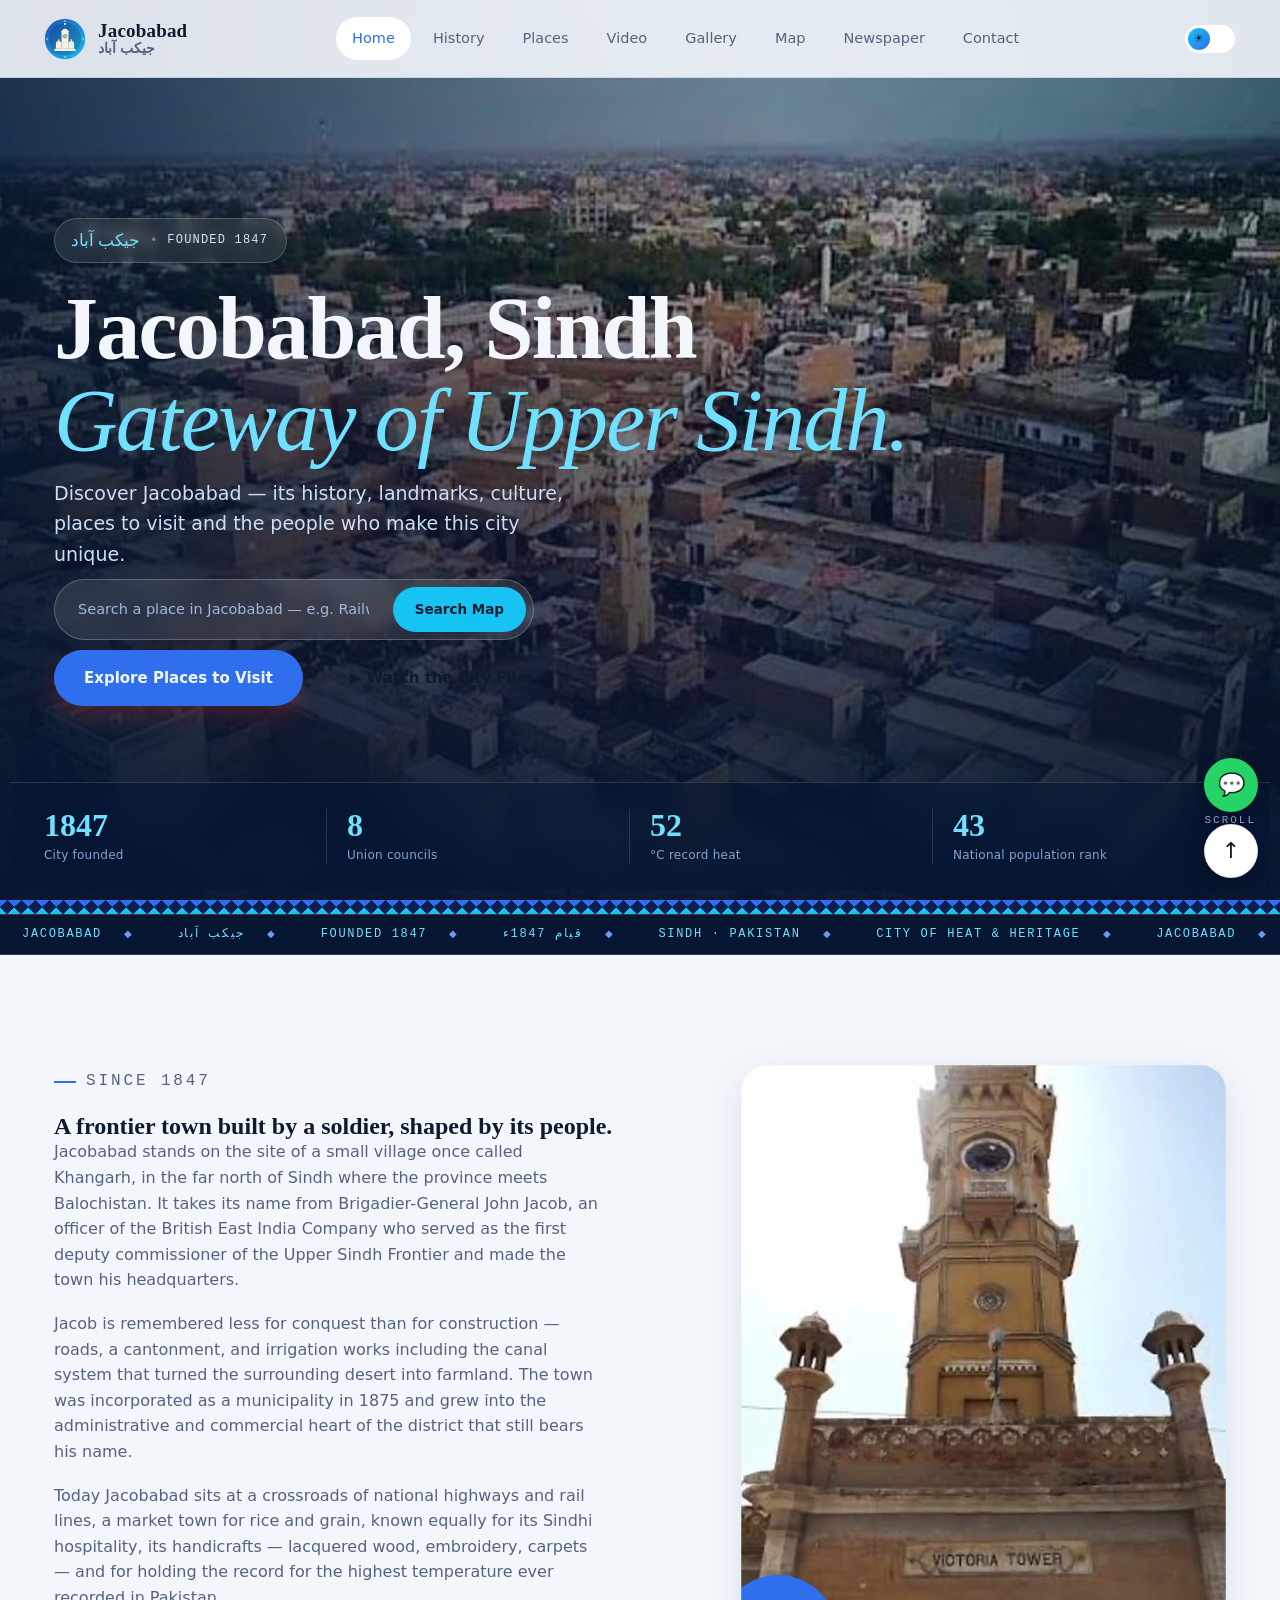
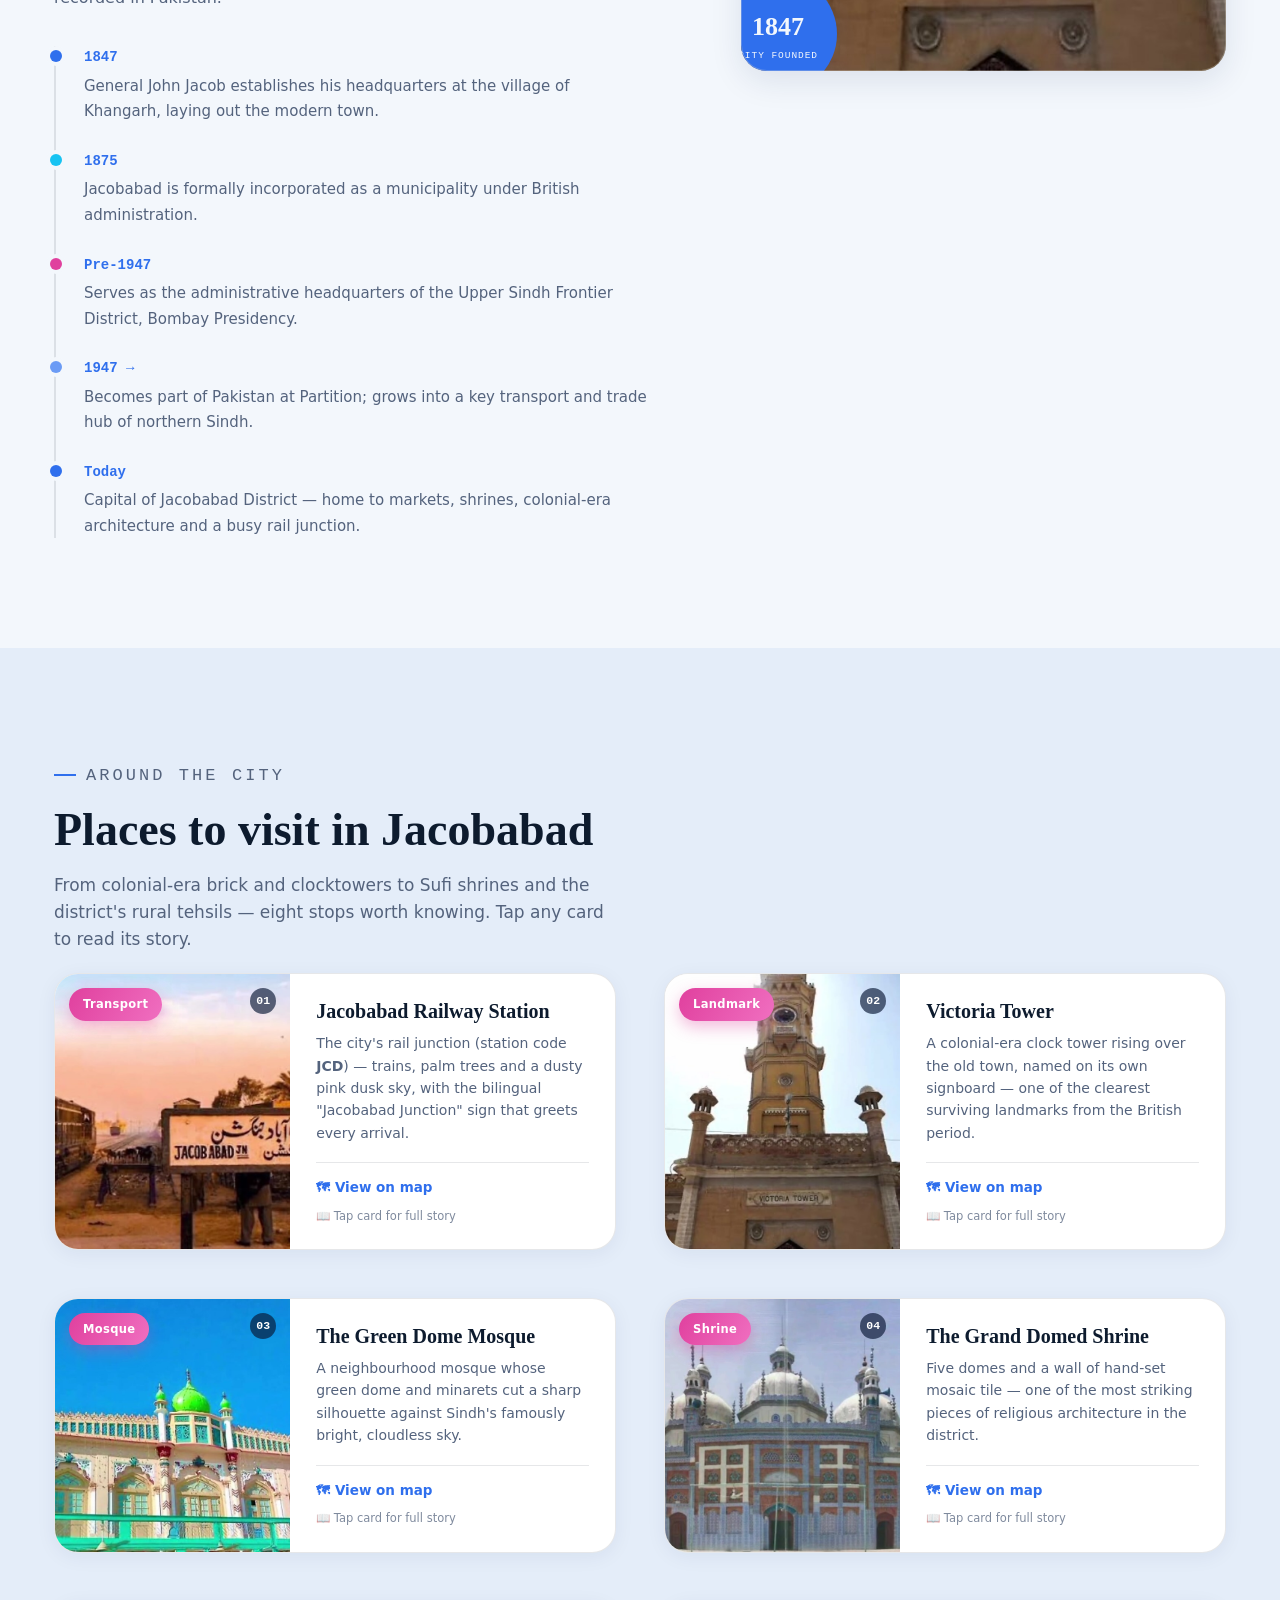
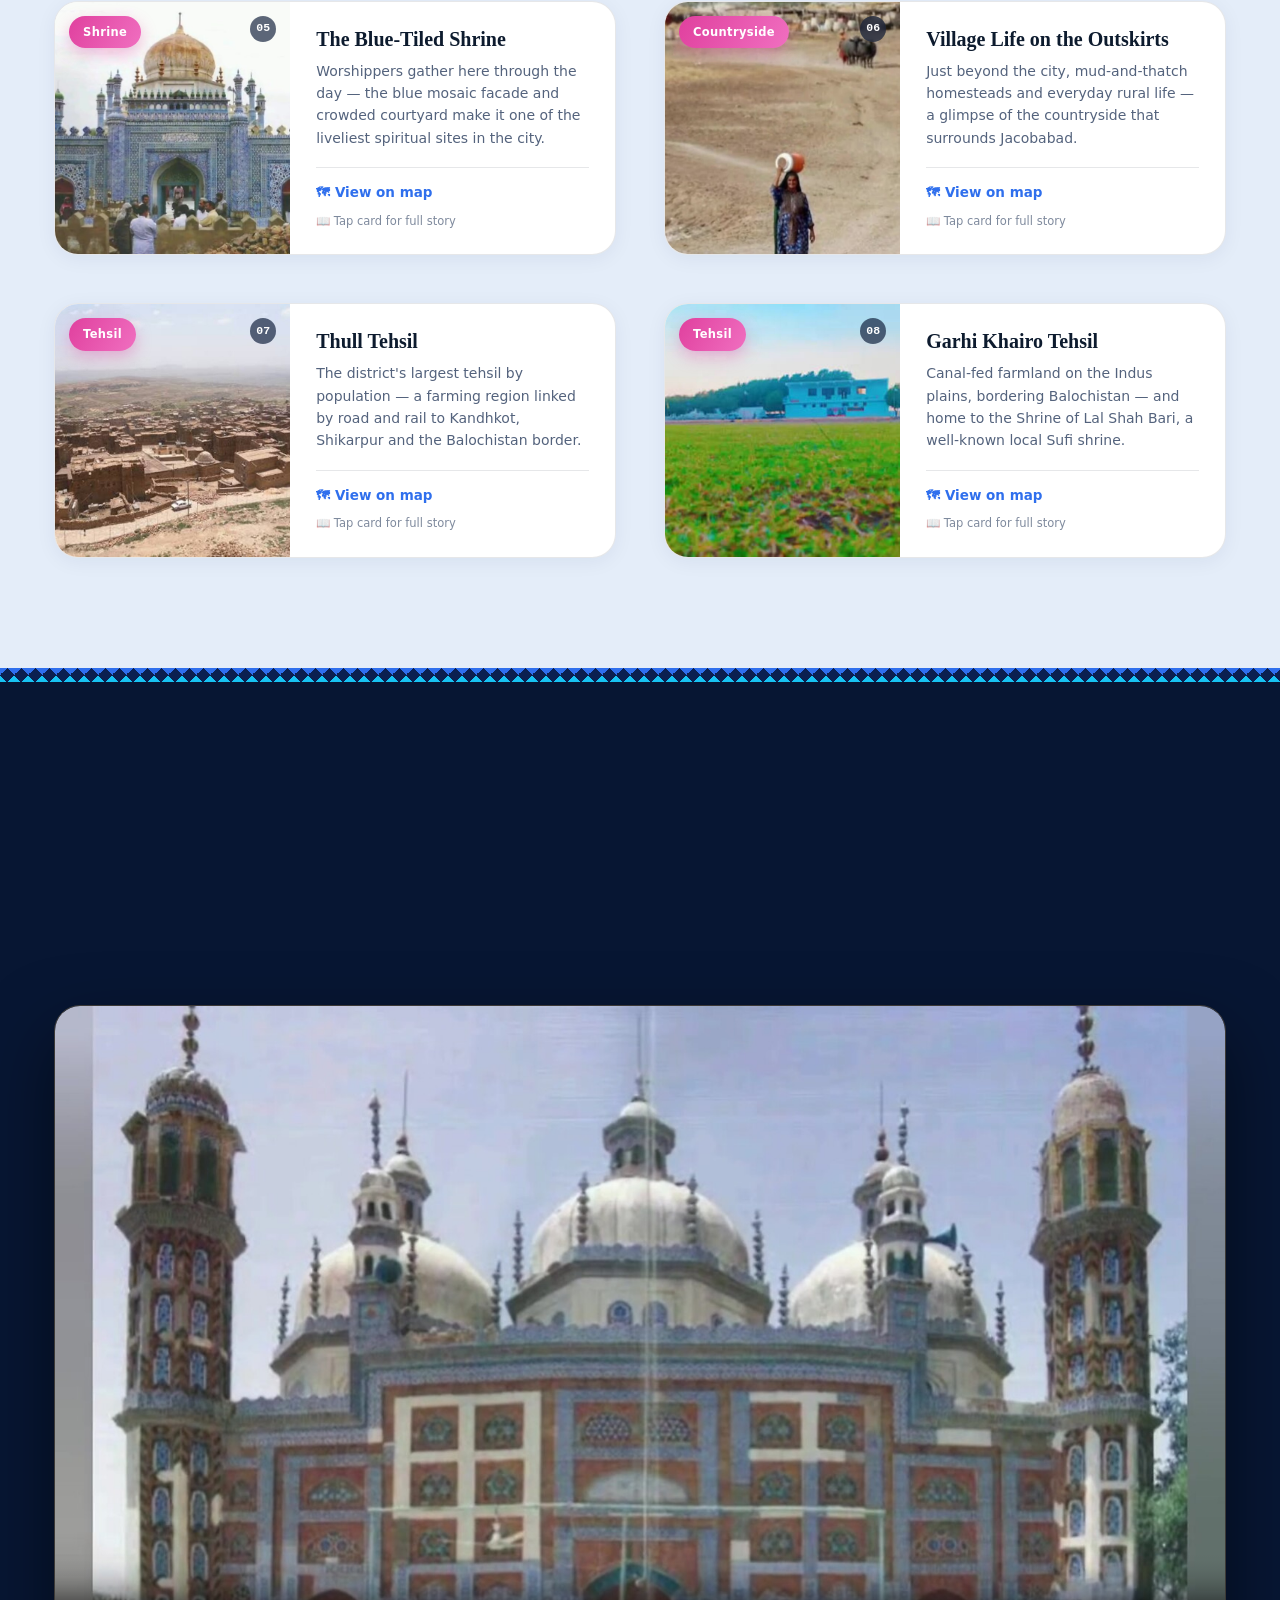
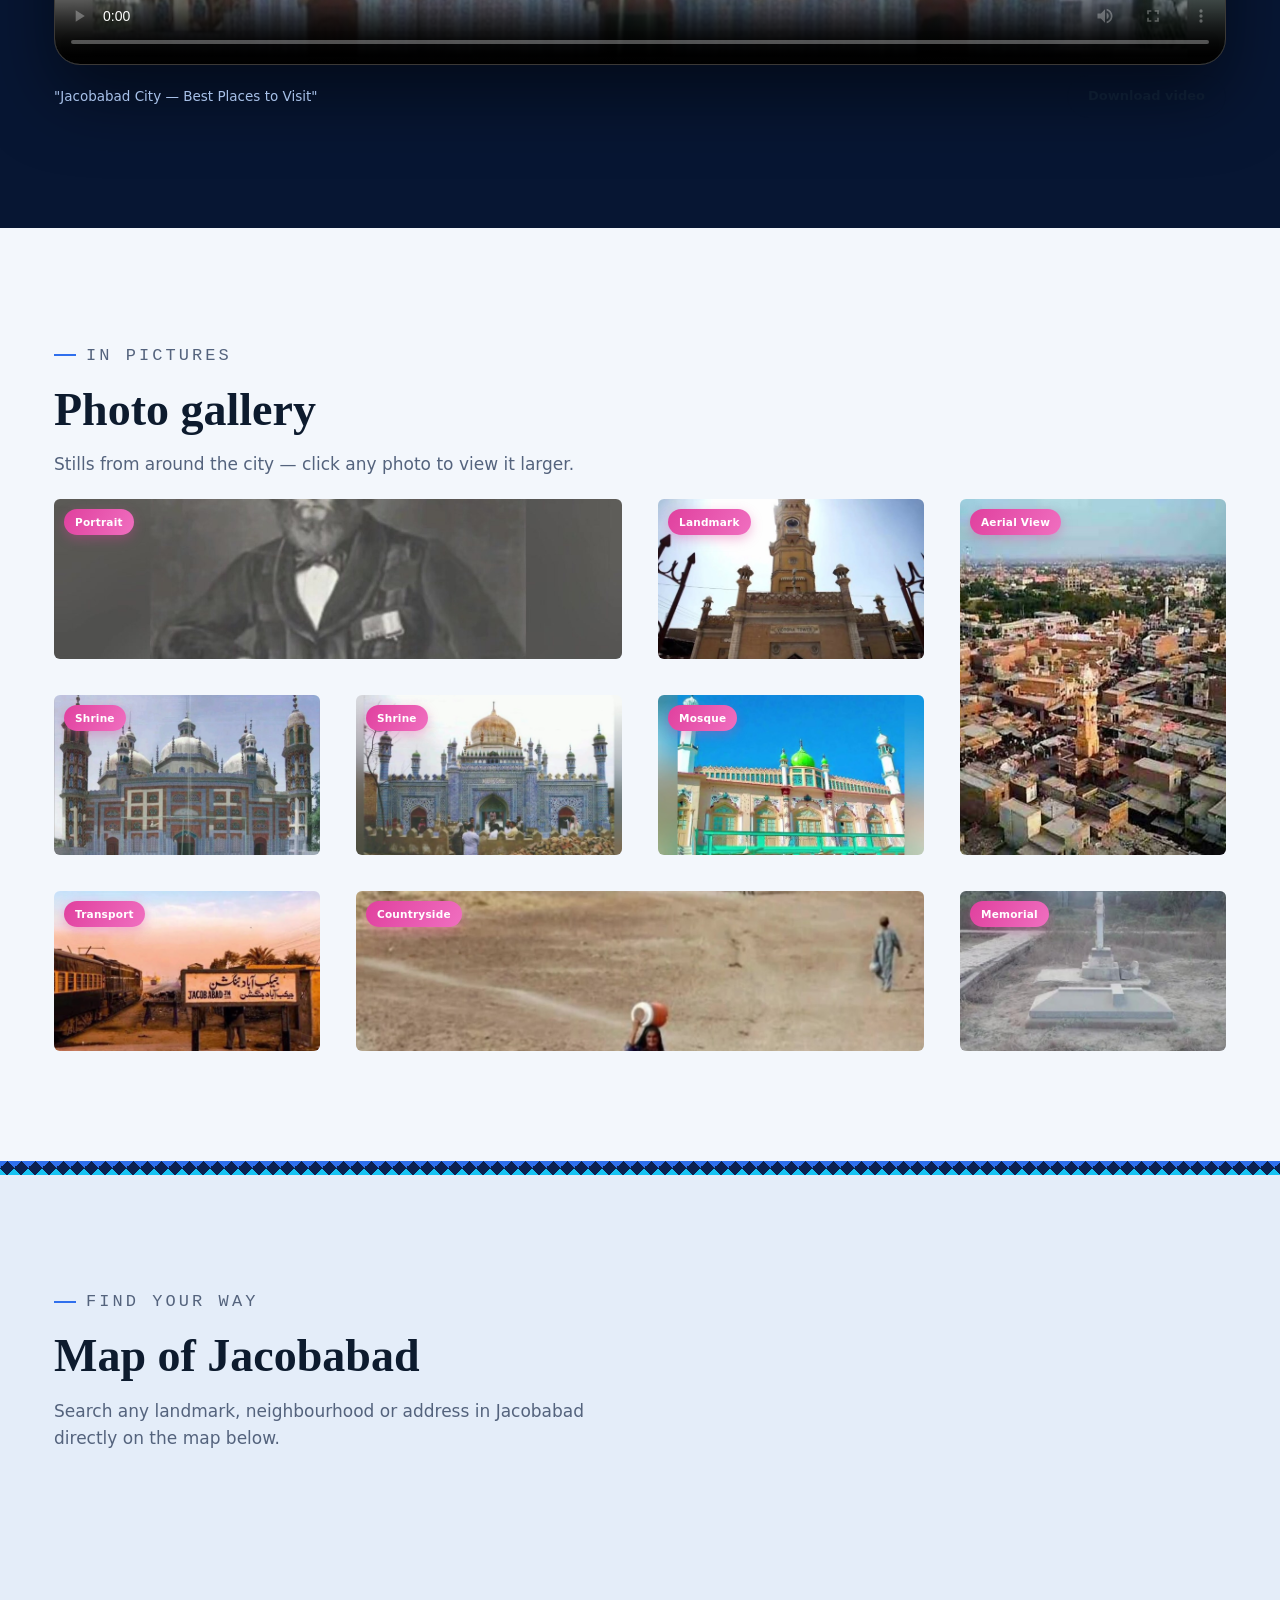
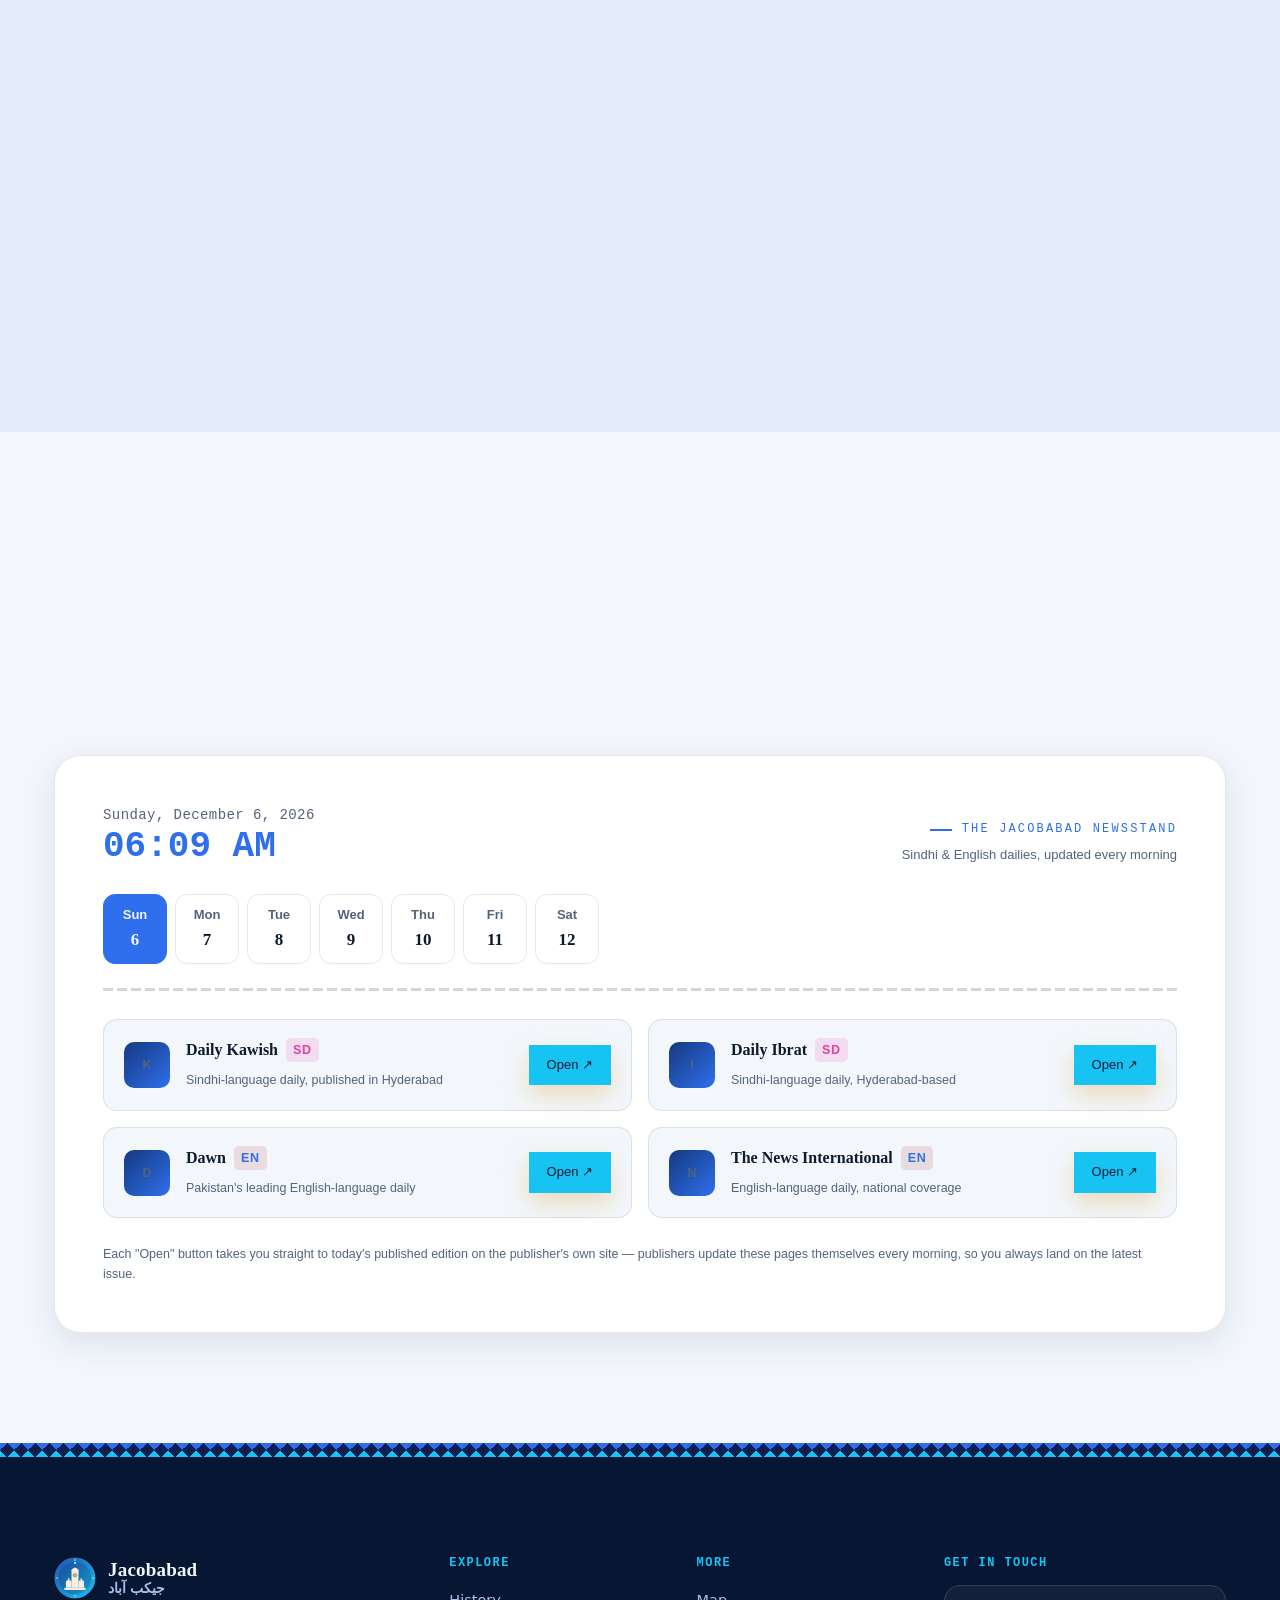
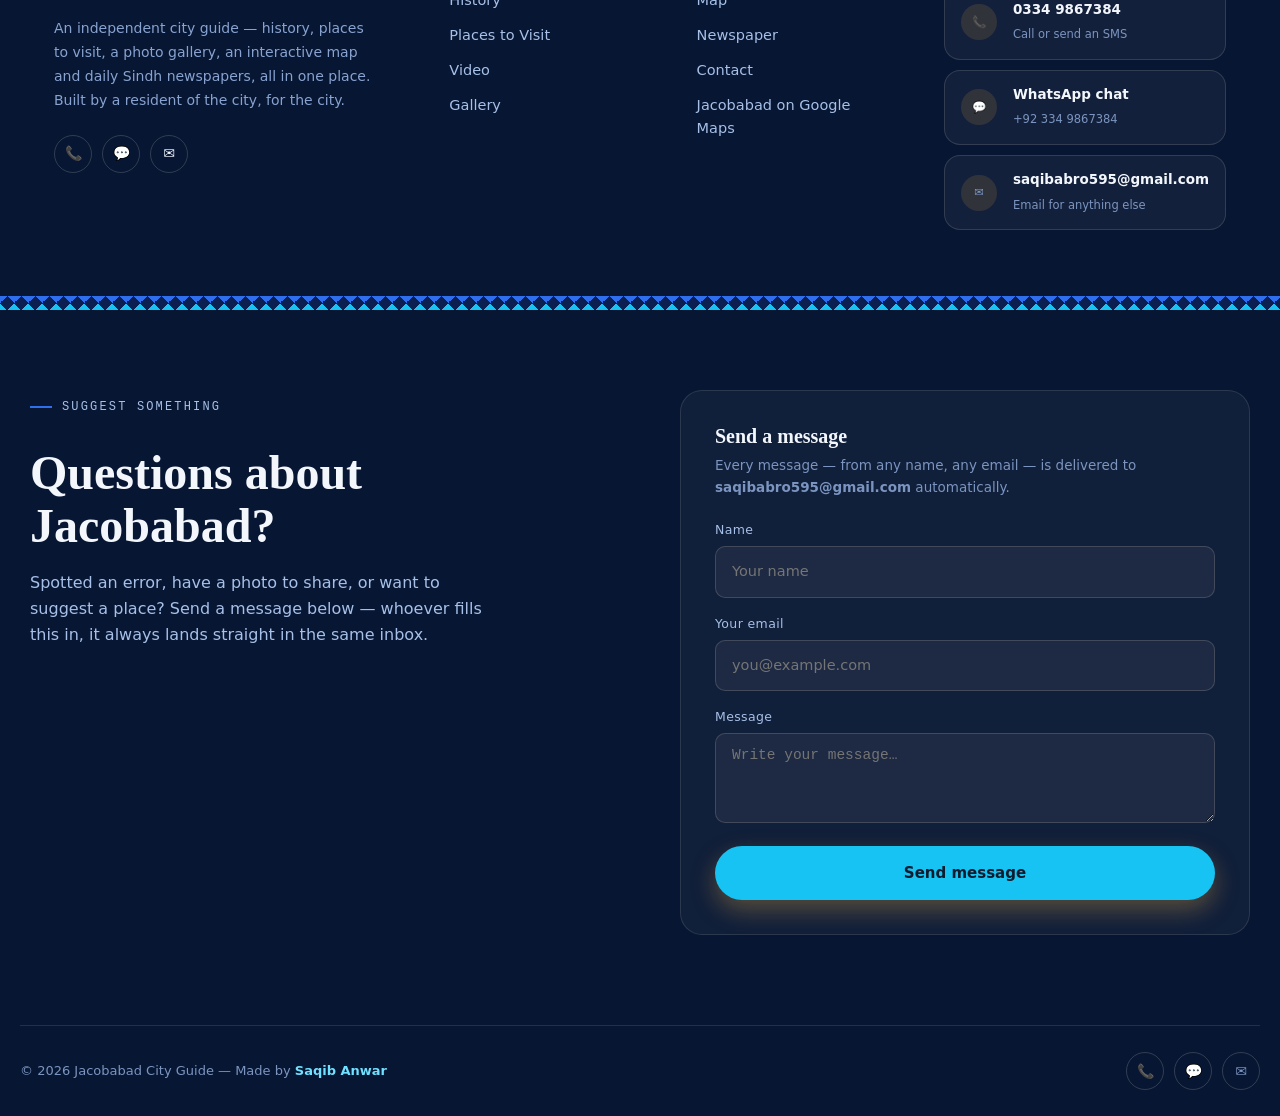
==== commit e5b5ee1e: "Update index.html" ====
--- a/index.html
+++ b/index.html
@@ -3,41 +3,59 @@
 <head>
 <meta charset="UTF-8">
 <meta name="viewport" content="width=device-width, initial-scale=1.0">
+
 <title>Jacobabad, Sindh, Pakistan | History, Places to Visit & City Guide</title>
-<meta name="description" content="Jacobabad city guide for Sindh, Pakistan — discover Jacobabad history, places to visit, Victoria Tower, railway station, photo gallery, map, video tour and local news.">
-<meta name="keywords" content="Jacobabad, JCD, Jacobabad Sindh, Jacobabad city, Jacobabad Pakistan, Jacobabad history, places to visit in Jacobabad, Jacobabad tourism, Victoria Tower Jacobabad, Jacobabad district, Jacobabad Junction JCD, Thull, Garhi Khairo, Jacobabad map, جیکب آباد">
+
+<meta name="description" content="Explore Jacobabad, Sindh, Pakistan — discover Jacobabad history, famous places, Victoria Tower, railway station, tourism, photo gallery, interactive map, city video and local information.">
+
+<meta name="keywords" content="Jacobabad, Jacobabad Sindh, Jacobabad Pakistan, Jacobabad city, Jacobabad history, Jacobabad tourism, places to visit in Jacobabad, Victoria Tower Jacobabad, Jacobabad Railway Station, Jacobabad District, JCD, Jacobabad Junction, Thull, Garhi Khairo, Jacobabad map, Sindh, جیکب آباد">
+
 <meta name="author" content="Saqib Anwar">
 <meta name="robots" content="index, follow, max-image-preview:large">
+
 <link rel="canonical" href="https://jacobabad.vercel.app/">
 
+<!-- Open Graph / Facebook / WhatsApp preview -->
 <meta property="og:type" content="website">
 <meta property="og:url" content="https://jacobabad.vercel.app/">
 <meta property="og:title" content="Jacobabad City Guide | جیکب آباد">
-<meta property="og:description" content="Explore Jacobabad, Sindh — history, places to visit, photo gallery, city tour video, interactive map and local information.">
+<meta property="og:description" content="Explore Jacobabad, Sindh — history, famous places, tourism, photo gallery, city video, interactive map and local information.">
 <meta property="og:image" content="https://jacobabad.vercel.app/assets/images/aerial-cityscape-hero.jpg">
 <meta property="og:locale" content="en_PK">
 <meta property="og:site_name" content="Jacobabad City Guide">
 
+<!-- Twitter Card -->
 <meta name="twitter:card" content="summary_large_image">
 <meta name="twitter:title" content="Jacobabad City Guide | جیکب آباد">
-<meta name="twitter:description" content="Explore Jacobabad, Sindh — history, places to visit, photo gallery, city tour video, interactive map and local information.">
+<meta name="twitter:description" content="Explore Jacobabad, Sindh — history, famous places, tourism, photo gallery, city video, interactive map and local information.">
 <meta name="twitter:image" content="https://jacobabad.vercel.app/assets/images/aerial-cityscape-hero.jpg">
 
 <link rel="icon" type="image/svg+xml" href="assets/images/logo.svg">
 <link rel="stylesheet" href="css/style.css">
 
+<!-- Structured data -->
 <script type="application/ld+json">
 {
   "@context": "https://schema.org",
   "@type": "City",
   "name": "Jacobabad",
-  "alternateName": ["جیکب آباد", "JCD"],
-  "description": "Jacobabad is a city and district capital in northern Sindh, Pakistan, known for its history, landmarks and cultural heritage.",
+  "alternateName": [
+    "جیکب آباد",
+    "JCD",
+    "Jacobabad City"
+  ],
+  "description": "Jacobabad is a city and district capital in northern Sindh, Pakistan, known for its history, landmarks, cultural heritage and local attractions.",
   "url": "https://jacobabad.vercel.app/",
   "image": "https://jacobabad.vercel.app/assets/images/aerial-cityscape-hero.jpg",
   "containedInPlace": {
     "@type": "AdministrativeArea",
     "name": "Sindh, Pakistan"
+  },
+  "address": {
+    "@type": "PostalAddress",
+    "addressLocality": "Jacobabad",
+    "addressRegion": "Sindh",
+    "addressCountry": "PK"
   },
   "geo": {
     "@type": "GeoCoordinates",
@@ -47,4 +65,1323 @@
 }
 </script>
 </head>
+
 <body data-theme="day">
+
+<!-- ============ NAV ============ -->
+<header class="nav" id="nav">
+  <div class="container">
+
+    <a href="#home" class="brand" aria-label="Jacobabad City Guide Home">
+      <img
+        class="brand-mark"
+        src="assets/images/logo.svg"
+        alt="Jacobabad city logo"
+        width="42"
+        height="42"
+      >
+      <span class="brand-text">
+        <b>Jacobabad</b>
+        <small>جیکب آباد</small>
+      </span>
+    </a>
+
+    <nav class="nav-links" id="navLinks" aria-label="Main navigation">
+      <a href="#home">Home</a>
+      <a href="#about">History</a>
+      <a href="#places">Places</a>
+      <a href="#video">Video</a>
+      <a href="#gallery">Gallery</a>
+      <a href="#map">Map</a>
+      <a href="#news">Newspaper</a>
+      <a href="#contact">Contact</a>
+    </nav>
+
+    <div class="nav-actions">
+      <button
+        class="theme-toggle"
+        id="themeToggle"
+        aria-label="Toggle day and night theme"
+        type="button"
+      >
+        <span class="knob">☀</span>
+      </button>
+
+      <button
+        class="nav-burger"
+        id="burger"
+        aria-label="Open menu"
+        aria-expanded="false"
+        type="button"
+      >
+        <span></span>
+        <span></span>
+        <span></span>
+      </button>
+    </div>
+
+  </div>
+</header>
+
+<!-- ============ HERO ============ -->
+<section class="hero" id="home">
+
+  <div class="hero-media">
+    <img
+      loading="eager"
+      fetchpriority="high"
+      src="assets/images/aerial-cityscape-hero.jpg"
+      alt="Aerial view of Jacobabad city in Sindh, Pakistan with Victoria Tower"
+    >
+  </div>
+
+  <div class="container hero-content">
+
+    <div class="hero-badge reveal">
+      <span class="hero-badge-ur">جیکب آباد</span>
+      <span class="hero-badge-dot">•</span>
+      <span class="hero-badge-en">Founded 1847</span>
+    </div>
+
+    <h1 class="reveal">
+      Jacobabad, Sindh
+      <br>
+      <em>Gateway of Upper Sindh.</em>
+    </h1>
+
+    <p class="hero-tag reveal reveal-delay-1">
+      Discover Jacobabad — its history, landmarks, culture, places to visit and the people who make this city unique.
+    </p>
+
+    <form class="search-float reveal reveal-delay-1" id="heroSearchForm">
+      <input
+        type="text"
+        id="heroSearchInput"
+        placeholder="Search a place in Jacobabad — e.g. Railway Station…"
+        aria-label="Search a place in Jacobabad"
+      >
+      <button type="submit">Search Map</button>
+    </form>
+
+    <div class="hero-cta reveal reveal-delay-2">
+      <a href="#places" class="btn btn-primary">Explore Places to Visit</a>
+      <a href="#video" class="btn btn-outline">▶ Watch the City Film</a>
+    </div>
+
+  </div>
+
+  <div class="hero-stats-bar reveal reveal-delay-3">
+    <div class="container hero-stats">
+      <div><b data-count="1847">0</b><span>City founded</span></div>
+      <div><b data-count="8">0</b><span>Union councils</span></div>
+      <div><b data-count="52">0</b><span>°C record heat</span></div>
+      <div><b data-count="43">0</b><span>National population rank</span></div>
+    </div>
+  </div>
+
+  <div class="scroll-cue">
+    <span>Scroll</span>
+    <span class="line"></span>
+  </div>
+
+</section>
+
+<div class="ajrak-divider"></div>
+<div class="ajrak-band">
+  <div class="ajrak-row" id="ajrakRow"></div>
+</div>
+
+<!-- ============ ABOUT / HISTORY ============ -->
+<section class="section" id="about">
+  <div class="container about-grid">
+
+    <div class="about-copy reveal">
+      <p class="eyebrow">Since 1847</p>
+
+      <h2>
+        A frontier town built by a soldier, shaped by its people.
+      </h2>
+
+      <p>
+        Jacobabad stands on the site of a small village once called Khangarh,
+        in the far north of Sindh where the province meets Balochistan. It
+        takes its name from Brigadier-General John Jacob, an officer of the
+        British East India Company who served as the first deputy commissioner
+        of the Upper Sindh Frontier and made the town his headquarters.
+      </p>
+
+      <p>
+        Jacob is remembered less for conquest than for construction — roads,
+        a cantonment, and irrigation works including the canal system that
+        turned the surrounding desert into farmland. The town was incorporated
+        as a municipality in 1875 and grew into the administrative and
+        commercial heart of the district that still bears his name.
+      </p>
+
+      <p>
+        Today Jacobabad sits at a crossroads of national highways and rail
+        lines, a market town for rice and grain, known equally for its Sindhi
+        hospitality, its handicrafts — lacquered wood, embroidery, carpets —
+        and for holding the record for the highest temperature ever recorded
+        in Pakistan.
+      </p>
+
+      <ul class="timeline">
+        <li>
+          <b>1847</b>
+          <span>General John Jacob establishes his headquarters at the village of Khangarh, laying out the modern town.</span>
+        </li>
+
+        <li>
+          <b>1875</b>
+          <span>Jacobabad is formally incorporated as a municipality under British administration.</span>
+        </li>
+
+        <li>
+          <b>Pre-1947</b>
+          <span>Serves as the administrative headquarters of the Upper Sindh Frontier District, Bombay Presidency.</span>
+        </li>
+
+        <li>
+          <b>1947 →</b>
+          <span>Becomes part of Pakistan at Partition; grows into a key transport and trade hub of northern Sindh.</span>
+        </li>
+
+        <li>
+          <b>Today</b>
+          <span>Capital of Jacobabad District — home to markets, shrines, colonial-era architecture and a busy rail junction.</span>
+        </li>
+      </ul>
+
+    </div>
+
+    <div class="about-media reveal reveal-delay-1">
+      <div class="frame">
+
+        <img
+          loading="lazy"
+          src="assets/images/victoria-tower.jpg"
+          alt="Victoria Tower, historic colonial-era clock tower in Jacobabad, Sindh"
+        >
+
+        <div class="badge-founded">
+          <b>1847</b>
+          <span>City founded</span>
+        </div>
+
+      </div>
+    </div>
+
+  </div>
+</section>
+
+<!-- ============ PLACES TO VISIT ============ -->
+<section class="section section-alt" id="places">
+  <div class="container">
+
+    <div class="section-head reveal">
+      <p class="eyebrow">Around the city</p>
+
+      <h2>Places to visit in Jacobabad</h2>
+
+      <p>
+        From colonial-era brick and clocktowers to Sufi shrines and the
+        district's rural tehsils — eight stops worth knowing. Tap any card
+        to read its story.
+      </p>
+    </div>
+
+    <div class="places-grid">
+
+      <article
+        class="place-card reveal"
+        data-full="assets/images/railway-station.jpg"
+        data-title="Jacobabad Railway Station"
+        data-category="Transport"
+        data-history="Jacobabad Junction has long been a key stop on Sindh's rail network, connecting the city to the wider province — its official station code is JCD. The bilingual station sign, in Urdu and English, is one of the most photographed details of the station, and trains still pass through daily."
+      >
+
+        <div class="place-media">
+          <img
+            loading="lazy"
+            src="assets/images/railway-station.jpg"
+            alt="Jacobabad Junction railway station in Sindh, Pakistan"
+          >
+
+          <span class="place-ribbon">Transport</span>
+          <span class="place-num">01</span>
+        </div>
+
+        <div class="place-body">
+          <h3>Jacobabad Railway Station</h3>
+
+          <p>
+            The city's rail junction (station code <strong>JCD</strong>) —
+            trains, palm trees and a dusty pink dusk sky, with the bilingual
+            "Jacobabad Junction" sign that greets every arrival.
+          </p>
+
+          <div class="place-actions">
+            <a
+              class="place-link"
+              href="https://www.google.com/maps/search/Jacobabad+Railway+Station+Sindh"
+              target="_blank"
+              rel="noopener"
+            >🗺 View on map</a>
+
+            <span class="place-story-hint">
+              📖 Tap card for full story
+            </span>
+          </div>
+        </div>
+
+      </article>
+
+      <article
+        class="place-card reveal reveal-delay-1"
+        data-full="assets/images/victoria-tower.jpg"
+        data-title="Victoria Tower"
+        data-category="Landmark"
+        data-history="Built during the British colonial era, Victoria Tower is one of Jacobabad's most recognisable landmarks — its name is still legible on the stone plaque above the entrance. Clock towers like this were common civic markers across colonial Sindh, usually built to anchor a town's main thoroughfare."
+      >
+
+        <div class="place-media">
+          <img
+            loading="lazy"
+            src="assets/images/victoria-tower.jpg"
+            alt="Victoria Tower, historic colonial-era landmark in Jacobabad"
+          >
+
+          <span class="place-ribbon">Landmark</span>
+          <span class="place-num">02</span>
+        </div>
+
+        <div class="place-body">
+          <h3>Victoria Tower</h3>
+
+          <p>
+            A colonial-era clock tower rising over the old town, named on its
+            own signboard — one of the clearest surviving landmarks from the
+            British period.
+          </p>
+
+          <div class="place-actions">
+            <a
+              class="place-link"
+              href="https://www.google.com/maps/search/Victoria+Tower+Jacobabad+Sindh"
+              target="_blank"
+              rel="noopener"
+            >🗺 View on map</a>
+
+            <span class="place-story-hint">
+              📖 Tap card for full story
+            </span>
+          </div>
+        </div>
+
+      </article>
+
+      <article
+        class="place-card reveal reveal-delay-2"
+        data-full="assets/images/green-dome-mosque.jpg"
+        data-title="The Green Dome Mosque"
+        data-category="Mosque"
+        data-history="This neighbourhood mosque's green dome — a colour long associated with Islamic architecture — stands out sharply against Jacobabad's famously clear, cloudless skies."
+      >
+
+        <div class="place-media">
+          <img
+            loading="lazy"
+            src="assets/images/green-dome-mosque.jpg"
+            alt="Green dome mosque in Jacobabad, Sindh, Pakistan"
+          >
+
+          <span class="place-ribbon">Mosque</span>
+          <span class="place-num">03</span>
+        </div>
+
+        <div class="place-body">
+          <h3>The Green Dome Mosque</h3>
+
+          <p>
+            A neighbourhood mosque whose green dome and minarets cut a sharp
+            silhouette against Sindh's famously bright, cloudless sky.
+          </p>
+
+          <div class="place-actions">
+            <a
+              class="place-link"
+              href="https://www.google.com/maps/search/Jamia+Masjid+Jacobabad+Sindh"
+              target="_blank"
+              rel="noopener"
+            >🗺 View on map</a>
+
+            <span class="place-story-hint">
+              📖 Tap card for full story
+            </span>
+          </div>
+        </div>
+
+      </article>
+
+      <article
+        class="place-card reveal"
+        data-full="assets/images/grand-shrine-alt.jpg"
+        data-title="The Grand Domed Shrine"
+        data-category="Shrine"
+        data-history="One of Jacobabad's most striking religious buildings, combining five domes with hand-set mosaic tilework in the Sindhi tradition. Shrines like this remain active centres of worship and community life, often busiest on Thursday evenings ahead of the weekly holiday."
+      >
+
+        <div class="place-media">
+          <img
+            loading="lazy"
+            src="assets/images/grand-shrine-alt.jpg"
+            alt="Grand multi-domed shrine with mosaic tilework in Jacobabad"
+          >
+
+          <span class="place-ribbon">Shrine</span>
+          <span class="place-num">04</span>
+        </div>
+
+        <div class="place-body">
+          <h3>The Grand Domed Shrine</h3>
+
+          <p>
+            Five domes and a wall of hand-set mosaic tile — one of the most
+            striking pieces of religious architecture in the district.
+          </p>
+
+          <div class="place-actions">
+            <a
+              class="place-link"
+              href="https://www.google.com/maps/search/Shrine+Jacobabad+Sindh"
+              target="_blank"
+              rel="noopener"
+            >🗺 View on map</a>
+
+            <span class="place-story-hint">
+              📖 Tap card for full story
+            </span>
+          </div>
+        </div>
+
+      </article>
+
+      <article
+        class="place-card reveal reveal-delay-1"
+        data-full="assets/images/mosaic-shrine.jpg"
+        data-title="The Blue-Tiled Shrine"
+        data-category="Shrine"
+        data-history="The blue mosaic tilework on this shrine reflects a design tradition found across Sindh's religious architecture. Gatherings like the one pictured here are a regular, living part of the city's spiritual and social life."
+      >
+
+        <div class="place-media">
+          <img
+            loading="lazy"
+            src="assets/images/mosaic-shrine.jpg"
+            alt="Blue mosaic-tiled shrine with devotees in Jacobabad"
+          >
+
+          <span class="place-ribbon">Shrine</span>
+          <span class="place-num">05</span>
+        </div>
+
+        <div class="place-body">
+          <h3>The Blue-Tiled Shrine</h3>
+
+          <p>
+            Worshippers gather here through the day — the blue mosaic facade
+            and crowded courtyard make it one of the liveliest spiritual sites
+            in the city.
+          </p>
+
+          <div class="place-actions">
+            <a
+              class="place-link"
+              href="https://www.google.com/maps/search/Mosaic+Shrine+Jacobabad+Sindh"
+              target="_blank"
+              rel="noopener"
+            >🗺 View on map</a>
+
+            <span class="place-story-hint">
+              📖 Tap card for full story
+            </span>
+          </div>
+        </div>
+
+      </article>
+
+      <article
+        class="place-card reveal reveal-delay-2"
+        data-full="assets/images/village-life.jpg"
+        data-title="Village Life on the Outskirts"
+        data-category="Countryside"
+        data-history="Just beyond the city's built-up core, mud-and-thatch homesteads and everyday rural routines continue much as they have for generations — carrying water, herding livestock, and moving between settlements."
+      >
+
+        <div class="place-media">
+          <img
+            loading="lazy"
+            src="assets/images/village-life.jpg"
+            alt="Traditional village life on the outskirts of Jacobabad"
+          >
+
+          <span class="place-ribbon">Countryside</span>
+          <span class="place-num">06</span>
+        </div>
+
+        <div class="place-body">
+          <h3>Village Life on the Outskirts</h3>
+
+          <p>
+            Just beyond the city, mud-and-thatch homesteads and everyday rural
+            life — a glimpse of the countryside that surrounds Jacobabad.
+          </p>
+
+          <div class="place-actions">
+            <a
+              class="place-link"
+              href="https://www.google.com/maps/search/Jacobabad+Sindh+Rural+Areas"
+              target="_blank"
+              rel="noopener"
+            >🗺 View on map</a>
+
+            <span class="place-story-hint">
+              📖 Tap card for full story
+            </span>
+          </div>
+        </div>
+
+      </article>
+
+      <article
+        class="place-card reveal"
+        data-full="assets/images/thull.jpg"
+        data-title="Thull Tehsil"
+        data-category="Tehsil"
+        data-history="Thull (also written Thul) is the largest of Jacobabad District's three tehsils by population — 533,153 people as of the 2023 census, spread across 24 union councils and roughly 1,301 square kilometres. Its headquarters town sits about 33km east of Jacobabad city, linked by both road and rail to Kandhkot, Shikarpur and the Balochistan border. Like most of the district, its economy runs on canal-irrigated farmland worked by the surrounding villages."
+      >
+
+        <div class="place-media">
+          <img
+            loading="lazy"
+            src="assets/images/thull.jpg"
+            alt="Thull tehsil in Jacobabad District, Sindh"
+          >
+
+          <span class="place-ribbon">Tehsil</span>
+          <span class="place-num">07</span>
+        </div>
+
+        <div class="place-body">
+          <h3>Thull Tehsil</h3>
+
+          <p>
+            The district's largest tehsil by population — a farming region
+            linked by road and rail to Kandhkot, Shikarpur and the Balochistan
+            border.
+          </p>
+
+          <div class="place-actions">
+            <a
+              class="place-link"
+              href="https://www.google.com/maps/search/Thull+Jacobabad+Sindh"
+              target="_blank"
+              rel="noopener"
+            >🗺 View on map</a>
+
+            <span class="place-story-hint">
+              📖 Tap card for full story
+            </span>
+          </div>
+        </div>
+
+      </article>
+
+      <article
+        class="place-card reveal reveal-delay-1"
+        data-full="assets/images/garhi-khairo.jpg"
+        data-title="Garhi Khairo Tehsil"
+        data-category="Tehsil"
+        data-history="Garhi Khairo is a town and tehsil of Jacobabad District, home to about 193,297 people (2023 census) on the fertile alluvial plains fed by canals from the Guddu Barrage on the Indus. It borders Balochistan to the northwest and is connected to Jacobabad, Shikarpur, Ratodero and Shahdadkot by road. The tehsil is also home to the Shrine of Lal Shah Bari, a Sufi shrine in the Dodapur union council."
+      >
+
+        <div class="place-media">
+          <img
+            loading="lazy"
+            src="assets/images/garhi-khairo.jpg"
+            alt="Garhi Khairo farmland in Jacobabad District, Sindh"
+          >
+
+          <span class="place-ribbon">Tehsil</span>
+          <span class="place-num">08</span>
+        </div>
+
+        <div class="place-body">
+          <h3>Garhi Khairo Tehsil</h3>
+
+          <p>
+            Canal-fed farmland on the Indus plains, bordering Balochistan —
+            and home to the Shrine of Lal Shah Bari, a well-known local Sufi
+            shrine.
+          </p>
+
+          <div class="place-actions">
+            <a
+              class="place-link"
+              href="https://www.google.com/maps/search/Garhi+Khairo+Jacobabad+Sindh"
+              target="_blank"
+              rel="noopener"
+            >🗺 View on map</a>
+
+            <span class="place-story-hint">
+              📖 Tap card for full story
+            </span>
+          </div>
+        </div>
+
+      </article>
+
+    </div>
+  </div>
+</section>
+
+<div class="ajrak-divider"></div>
+
+<!-- ============ VIDEO ============ -->
+<section class="section section-dark" id="video">
+  <div class="container">
+
+    <div class="section-head reveal">
+      <p class="eyebrow">Watch</p>
+      <h2>A short film through Jacobabad</h2>
+      <p>
+        History, architecture and everyday street life — captured on the
+        ground and put together as a quick introduction to the city.
+      </p>
+    </div>
+
+    <div class="video-wrap reveal">
+      <video
+        controls
+        playsinline
+        preload="metadata"
+        poster="assets/images/grand-shrine-hero.jpg"
+      >
+        <source src="assets/video/jacobabad-tour.mp4" type="video/mp4">
+        Your browser does not support the video tag.
+      </video>
+    </div>
+
+    <div class="video-meta reveal">
+      <span class="credit">"Jacobabad City — Best Places to Visit"</span>
+
+      <a
+        href="assets/video/jacobabad-tour.mp4"
+        download
+        class="btn btn-sm btn-outline"
+      >
+        Download video
+      </a>
+    </div>
+
+  </div>
+</section>
+
+<!-- ============ GALLERY ============ -->
+<section class="section" id="gallery">
+  <div class="container">
+
+    <div class="section-head reveal">
+      <p class="eyebrow">In pictures</p>
+      <h2>Photo gallery</h2>
+      <p>
+        Stills from around the city — click any photo to view it larger.
+      </p>
+    </div>
+
+    <div class="gallery-grid" id="galleryGrid">
+
+      <button
+        class="g-wide reveal"
+        data-full="assets/images/heritage-portrait.jpg"
+        data-title="General John Jacob"
+        data-category="Portrait"
+        data-history="A period portrait referencing Jacobabad's founder. Brigadier-General John Jacob was a British East India Company officer who established his headquarters at the village of Khangarh in 1847, laying out the town that would later take his name."
+      >
+        <img
+          loading="lazy"
+          src="assets/images/heritage-portrait.jpg"
+          alt="Portrait referencing General John Jacob, namesake of Jacobabad"
+        >
+        <span class="gallery-ribbon">Portrait</span>
+      </button>
+
+      <button
+        class="reveal"
+        data-full="assets/images/victoria-tower.jpg"
+        data-title="Victoria Tower"
+        data-category="Landmark"
+        data-history="Built during the British colonial era, Victoria Tower is one of Jacobabad's most recognisable landmarks — its name is still legible on the stone plaque above the entrance. Clock towers like this were common civic markers across colonial Sindh, usually built to anchor a town's main thoroughfare."
+      >
+        <img
+          loading="lazy"
+          src="assets/images/victoria-tower.jpg"
+          alt="Victoria Tower clock tower in Jacobabad"
+        >
+        <span class="gallery-ribbon">Landmark</span>
+      </button>
+
+      <button
+        class="g-tall reveal"
+        data-full="assets/images/aerial-cityscape-hero.jpg"
+        data-title="Jacobabad, From Above"
+        data-category="Aerial View"
+        data-history="An aerial view over the old city, with Victoria Tower rising from the centre of the rooftops. This bird's-eye view shows how tightly the old town's market lanes and homes are packed around its historic core."
+      >
+        <img
+          loading="lazy"
+          src="assets/images/aerial-cityscape-hero.jpg"
+          alt="Aerial view of Jacobabad old city in Sindh"
+        >
+        <span class="gallery-ribbon">Aerial View</span>
+      </button>
+
+      <button
+        class="reveal"
+        data-full="assets/images/grand-shrine-hero.jpg"
+        data-title="The Grand Domed Shrine"
+        data-category="Shrine"
+        data-history="One of Jacobabad's most striking religious buildings, combining five domes with hand-set mosaic tilework in the Sindhi tradition. Shrines like this remain active centres of worship and community life across Sindh, often busiest on Thursday evenings ahead of the weekly holiday."
+      >
+        <img
+          loading="lazy"
+          src="assets/images/grand-shrine-hero.jpg"
+          alt="Grand domed shrine in Jacobabad"
+        >
+        <span class="gallery-ribbon">Shrine</span>
+      </button>
+
+      <button
+        class="reveal"
+        data-full="assets/images/mosaic-shrine.jpg"
+        data-title="The Blue-Tiled Shrine"
+        data-category="Shrine"
+        data-history="The blue mosaic tilework on this shrine reflects a design tradition found across Sindh's religious architecture. Gatherings like the one pictured here are a regular, living part of the city's spiritual and social life."
+      >
+        <img
+          loading="lazy"
+          src="assets/images/mosaic-shrine.jpg"
+          alt="Blue mosaic-tiled shrine with devotees in Jacobabad"
+        >
+        <span class="gallery-ribbon">Shrine</span>
+      </button>
+
+      <button
+        class="reveal"
+        data-full="assets/images/green-dome-mosque.jpg"
+        data-title="The Green Dome Mosque"
+        data-category="Mosque"
+        data-history="This neighbourhood mosque's green dome — a colour long associated with Islamic architecture — stands out sharply against Jacobabad's famously clear, cloudless skies."
+      >
+        <img
+          loading="lazy"
+          src="assets/images/green-dome-mosque.jpg"
+          alt="Green dome mosque in Jacobabad"
+        >
+        <span class="gallery-ribbon">Mosque</span>
+      </button>
+
+      <button
+        class="reveal"
+        data-full="assets/images/railway-station.jpg"
+        data-title="Jacobabad Railway Station"
+        data-category="Transport"
+        data-history="Jacobabad Junction has long been a key stop on Sindh's rail network, connecting the city to the wider province — its official station code is JCD. The bilingual station sign, in Urdu and English, is one of the most photographed details of the station."
+      >
+        <img
+          loading="lazy"
+          src="assets/images/railway-station.jpg"
+          alt="Jacobabad Railway Station at dusk"
+        >
+        <span class="gallery-ribbon">Transport</span>
+      </button>
+
+      <button
+        class="g-wide reveal"
+        data-full="assets/images/village-life.jpg"
+        data-title="Village Life on the Outskirts"
+        data-category="Countryside"
+        data-history="Just beyond the city's built-up core, mud-and-thatch homesteads and everyday rural routines continue much as they have for generations — carrying water, herding livestock, and moving between settlements."
+      >
+        <img
+          loading="lazy"
+          src="assets/images/village-life.jpg"
+          alt="Traditional village life outside Jacobabad"
+        >
+        <span class="gallery-ribbon">Countryside</span>
+      </button>
+
+      <button
+        class="reveal"
+        data-full="assets/images/colonial-memorial.jpg"
+        data-title="A Colonial-Era Memorial"
+        data-category="Memorial"
+        data-history="A quiet memorial standing on the edge of town, its inscriptions softened by time — a reminder of the city's founding during the 19th-century British colonial period."
+      >
+        <img
+          loading="lazy"
+          src="assets/images/colonial-memorial.jpg"
+          alt="Colonial-era memorial in Jacobabad"
+        >
+        <span class="gallery-ribbon">Memorial</span>
+      </button>
+
+    </div>
+  </div>
+</section>
+
+<!-- Lightbox -->
+<div class="lightbox" id="lightbox">
+
+  <button
+    class="lightbox-close"
+    id="lbClose"
+    aria-label="Close"
+  >✕</button>
+
+  <button
+    class="lightbox-prev"
+    id="lbPrev"
+    aria-label="Previous image"
+  >‹</button>
+
+  <div class="lightbox-panel">
+
+    <div class="lightbox-media">
+      <img id="lbImg" src="" alt="">
+    </div>
+
+    <div class="lightbox-info">
+      <span class="lightbox-pill" id="lbCategory"></span>
+      <p class="eyebrow">The Story</p>
+      <h3 id="lbTitle"></h3>
+      <p id="lbHistory"></p>
+    </div>
+
+  </div>
+
+  <button
+    class="lightbox-next"
+    id="lbNext"
+    aria-label="Next image"
+  >›</button>
+
+</div>
+
+<div class="ajrak-divider"></div>
+
+<!-- ============ MAP ============ -->
+<section class="section section-alt" id="map">
+  <div class="container">
+
+    <div class="section-head reveal">
+      <p class="eyebrow">Find your way</p>
+      <h2>Map of Jacobabad</h2>
+      <p>
+        Search any landmark, neighbourhood or address in Jacobabad directly
+        on the map below.
+      </p>
+    </div>
+
+    <div class="map-grid reveal">
+
+      <div class="map-panel">
+        <h3>Search the city</h3>
+
+        <p
+          class="text-soft"
+          style="color:var(--text-soft);font-size:14.5px;margin-top:8px;"
+        >
+          Type a place name and jump straight to it on the map — railway
+          station, bazaar, a shrine, or any address in Jacobabad.
+        </p>
+
+        <form class="map-search" id="mapSearchForm">
+          <input
+            type="text"
+            id="mapSearchInput"
+            placeholder="e.g. Jacobabad Railway Station"
+            aria-label="Search on map"
+          >
+          <button type="submit">Go</button>
+        </form>
+
+        <p style="font-size:13px;color:var(--text-soft);margin-bottom:14px;">
+          Quick jumps:
+        </p>
+
+        <div class="map-chips">
+          <button type="button" data-q="Jacobabad City Center">
+            City Center
+          </button>
+
+          <button type="button" data-q="Jacobabad Railway Station">
+            Railway Station
+          </button>
+
+          <button type="button" data-q="Jacobabad Bazaar">
+            Bazaar
+          </button>
+
+          <button type="button" data-q="Shahbaz Air Base Jacobabad">
+            Shahbaz Air Base
+          </button>
+
+          <button type="button" data-q="Jacobabad Airport">
+            Airport
+          </button>
+        </div>
+
+      </div>
+
+      <div class="map-frame">
+        <iframe
+          id="mapFrame"
+          src="https://www.google.com/maps?q=Jacobabad,Sindh,Pakistan&output=embed"
+          loading="lazy"
+          referrerpolicy="no-referrer-when-downgrade"
+          title="Interactive map of Jacobabad, Sindh, Pakistan"
+        ></iframe>
+      </div>
+
+    </div>
+  </div>
+</section>
+
+<!-- ============ NEWSPAPER ============ -->
+<section class="section" id="news">
+  <div class="container">
+
+    <div class="section-head reveal">
+      <p class="eyebrow">Stay informed</p>
+      <h2>Today's Sindh newspaper</h2>
+      <p>
+        A day-by-day newsstand — pick a day to jump into that day's edition
+        of Sindh's leading regional papers.
+      </p>
+    </div>
+
+    <div class="news-panel reveal">
+
+      <div class="news-masthead">
+
+        <div class="news-clock">
+          <div class="date" id="newsDate">Loading date…</div>
+          <div class="time" id="newsTime">--:--</div>
+        </div>
+
+        <div class="news-masthead-title">
+          <span class="eyebrow" style="margin-bottom:6px;">
+            The Jacobabad Newsstand
+          </span>
+          <p>Sindhi &amp; English dailies, updated every morning</p>
+        </div>
+
+      </div>
+
+      <div class="day-strip" id="dayStrip"></div>
+      <div class="news-rule"></div>
+
+      <div class="paper-list">
+
+        <div class="paper-item">
+
+          <span class="paper-ic">K</span>
+
+          <div class="paper-info">
+            <div class="paper-title-row">
+              <h4>Daily Kawish</h4>
+              <span class="lang-tag lang-sd">SD</span>
+            </div>
+            <span>Sindhi-language daily, published in Hyderabad</span>
+          </div>
+
+          <a
+            href="https://www.thekawish.com/"
+            target="_blank"
+            rel="noopener"
+            class="btn-sm btn-gold paper-open"
+          >
+            Open ↗
+          </a>
+
+        </div>
+
+        <div class="paper-item">
+
+          <span class="paper-ic">I</span>
+
+          <div class="paper-info">
+            <div class="paper-title-row">
+              <h4>Daily Ibrat</h4>
+              <span class="lang-tag lang-sd">SD</span>
+            </div>
+            <span>Sindhi-language daily, Hyderabad-based</span>
+          </div>
+
+          <a
+            href="https://www.dailyibrat.com/"
+            target="_blank"
+            rel="noopener"
+            class="btn-sm btn-gold paper-open"
+          >
+            Open ↗
+          </a>
+
+        </div>
+
+        <div class="paper-item">
+
+          <span class="paper-ic">D</span>
+
+          <div class="paper-info">
+            <div class="paper-title-row">
+              <h4>Dawn</h4>
+              <span class="lang-tag lang-en">EN</span>
+            </div>
+            <span>Pakistan's leading English-language daily</span>
+          </div>
+
+          <a
+            href="https://www.dawn.com/newspaper"
+            target="_blank"
+            rel="noopener"
+            class="btn-sm btn-gold paper-open"
+          >
+            Open ↗
+          </a>
+
+        </div>
+
+        <div class="paper-item">
+
+          <span class="paper-ic">N</span>
+
+          <div class="paper-info">
+            <div class="paper-title-row">
+              <h4>The News International</h4>
+              <span class="lang-tag lang-en">EN</span>
+            </div>
+            <span>English-language daily, national coverage</span>
+          </div>
+
+          <a
+            href="https://e.thenews.com.pk/"
+            target="_blank"
+            rel="noopener"
+            class="btn-sm btn-gold paper-open"
+          >
+            Open ↗
+          </a>
+
+        </div>
+
+      </div>
+
+      <p class="news-note">
+        Each "Open" button takes you straight to today's published edition
+        on the publisher's own site — publishers update these pages themselves
+        every morning, so you always land on the latest issue.
+      </p>
+
+    </div>
+  </div>
+</section>
+
+<div class="ajrak-divider"></div>
+
+<!-- ============ CONTACT / FOOTER ============ -->
+<footer class="footer" id="contact">
+
+  <div class="container footer-top">
+
+    <div class="footer-brand reveal">
+
+      <a
+        href="#home"
+        class="brand"
+        aria-label="Jacobabad City Guide Home"
+      >
+        <img
+          class="brand-mark"
+          src="assets/images/logo.svg"
+          alt="Jacobabad city logo"
+          width="42"
+          height="42"
+        >
+
+        <span class="brand-text">
+          <b>Jacobabad</b>
+          <small>جیکب آباد</small>
+        </span>
+      </a>
+
+      <p>
+        An independent city guide — history, places to visit, a photo gallery,
+        an interactive map and daily Sindh newspapers, all in one place.
+        Built by a resident of the city, for the city.
+      </p>
+
+      <div class="footer-social">
+
+        <a
+          href="tel:+923349867384"
+          aria-label="Phone"
+        >📞</a>
+
+        <a
+          href="https://wa.me/923349867384"
+          target="_blank"
+          rel="noopener"
+          aria-label="WhatsApp"
+        >💬</a>
+
+        <a
+          href="mailto:saqibabro595@gmail.com"
+          aria-label="Email"
+        >✉</a>
+
+      </div>
+
+    </div>
+
+    <div class="footer-links reveal reveal-delay-1">
+
+      <h4>Explore</h4>
+
+      <a href="#about">History</a>
+      <a href="#places">Places to Visit</a>
+      <a href="#video">Video</a>
+      <a href="#gallery">Gallery</a>
+
+    </div>
+
+    <div class="footer-links reveal reveal-delay-1">
+
+      <h4>More</h4>
+
+      <a href="#map">Map</a>
+      <a href="#news">Newspaper</a>
+      <a href="#contact">Contact</a>
+
+      <a
+        href="https://www.google.com/maps/search/Jacobabad+Sindh+Pakistan"
+        target="_blank"
+        rel="noopener"
+      >
+        Jacobabad on Google Maps
+      </a>
+
+    </div>
+
+    <div class="footer-contact-col reveal reveal-delay-2">
+
+      <h4>Get in touch</h4>
+
+      <div class="contact-cards">
+
+        <a
+          class="contact-card"
+          href="tel:+923349867384"
+        >
+          <span class="contact-ic">📞</span>
+
+          <div>
+            <b>0334 9867384</b>
+            <span>Call or send an SMS</span>
+          </div>
+        </a>
+
+        <a
+          class="contact-card"
+          href="https://wa.me/923349867384"
+          target="_blank"
+          rel="noopener"
+        >
+          <span class="contact-ic">💬</span>
+
+          <div>
+            <b>WhatsApp chat</b>
+            <span>+92 334 9867384</span>
+          </div>
+        </a>
+
+        <a
+          class="contact-card"
+          href="mailto:saqibabro595@gmail.com"
+        >
+          <span class="contact-ic">✉</span>
+
+          <div>
+            <b>saqibabro595@gmail.com</b>
+            <span>Email for anything else</span>
+          </div>
+        </a>
+
+      </div>
+
+    </div>
+
+  </div>
+
+  <div class="ajrak-divider"></div>
+
+  <div class="container contact-grid">
+
+    <div class="contact-copy reveal">
+
+      <p class="eyebrow">Suggest something</p>
+
+      <h2>Questions about Jacobabad?</h2>
+
+      <p>
+        Spotted an error, have a photo to share, or want to suggest a place?
+        Send a message below — whoever fills this in, it always lands straight
+        in the same inbox.
+      </p>
+
+    </div>
+
+    <div class="footer-form reveal reveal-delay-1">
+
+      <h3>Send a message</h3>
+
+      <p>
+        Every message — from any name, any email — is delivered to
+        <strong>saqibabro595@gmail.com</strong> automatically.
+      </p>
+
+      <form
+        id="contactForm"
+        action="https://formsubmit.co/saqibabro595@gmail.com"
+        method="POST"
+      >
+
+        <input
+          type="hidden"
+          name="_subject"
+          value="New message from the Jacobabad website"
+        >
+
+        <input
+          type="hidden"
+          name="_template"
+          value="table"
+        >
+
+        <input
+          type="hidden"
+          name="_captcha"
+          value="false"
+        >
+
+        <label for="cName">Name</label>
+
+        <input
+          type="text"
+          id="cName"
+          name="name"
+          placeholder="Your name"
+          required
+        >
+
+        <label for="cEmail">Your email</label>
+
+        <input
+          type="email"
+          id="cEmail"
+          name="email"
+          placeholder="you@example.com"
+          required
+        >
+
+        <label for="cMsg">Message</label>
+
+        <textarea
+          id="cMsg"
+          name="message"
+          placeholder="Write your message…"
+          required
+        ></textarea>
+
+        <button
+          type="submit"
+          class="btn btn-gold"
+          style="width:100%;"
+        >
+          Send message
+        </button>
+
+      </form>
+
+    </div>
+
+  </div>
+
+  <div class="container footer-bottom">
+
+    <span>
+      © <span id="year"></span>
+      Jacobabad City Guide — Made by
+      <span class="made-by">Saqib Anwar</span>
+    </span>
+
+    <div class="footer-social footer-social-bottom">
+
+      <a
+        href="tel:+923349867384"
+        aria-label="Phone"
+      >📞</a>
+
+      <a
+        href="https://wa.me/923349867384"
+        target="_blank"
+        rel="noopener"
+        aria-label="WhatsApp"
+      >💬</a>
+
+      <a
+        href="mailto:saqibabro595@gmail.com"
+        aria-label="Email"
+      >✉</a>
+
+    </div>
+
+  </div>
+
+</footer>
+
+<!-- Floating action buttons -->
+<div class="float-stack">
+
+  <a
+    class="fab fab-whatsapp"
+    href="https://wa.me/923349867384"
+    target="_blank"
+    rel="noopener"
+    aria-label="Chat on WhatsApp"
+  >💬</a>
+
+  <button
+    class="fab fab-top"
+    id="toTop"
+    aria-label="Back to top"
+  >↑</button>
+
+</div>
+
+<script src="js/script.js"></script>
+
+</body>
+</html>
